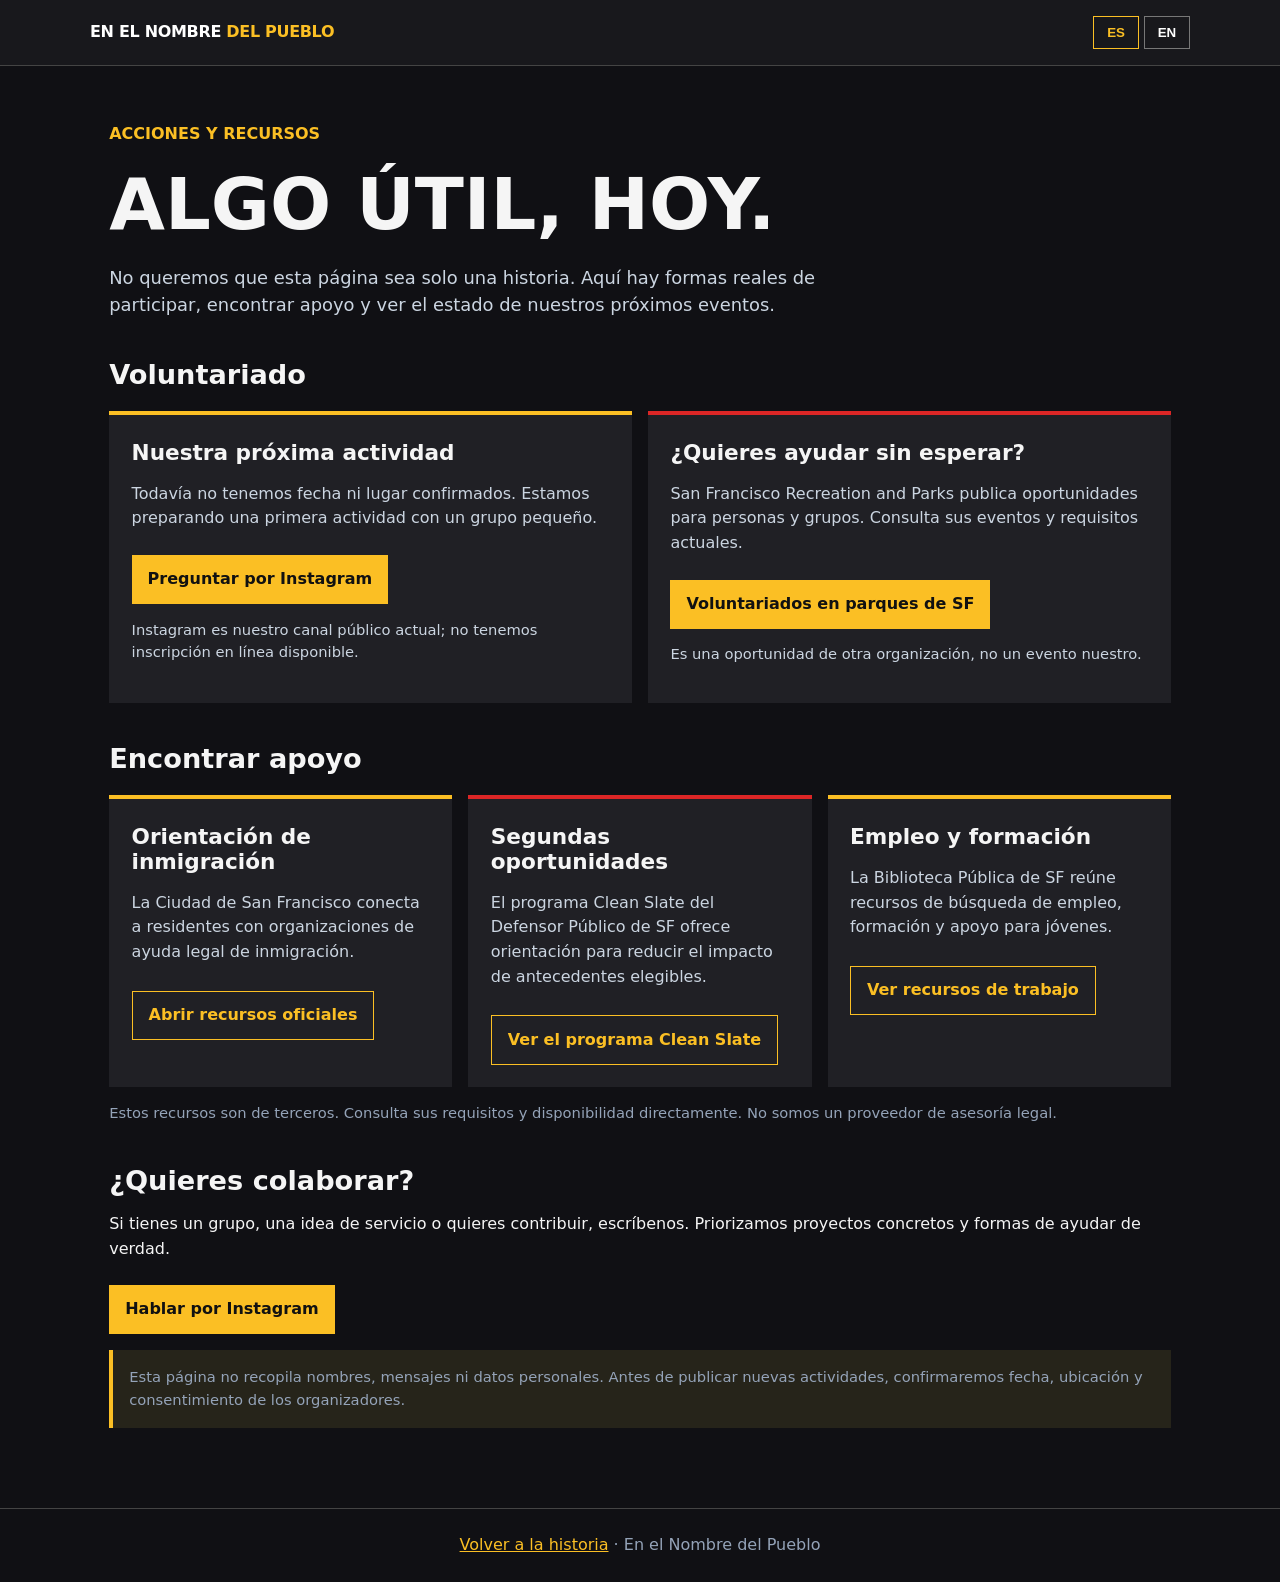
==== actions.html @ c6433c82 "Add bilingual practical action hub and route website participation to working paths" ====
<!doctype html>
<html lang="es">
<head>
<meta charset="utf-8">
<meta name="viewport" content="width=device-width, initial-scale=1">
<meta name="description" content="Oportunidades de voluntariado y recursos comunitarios en San Francisco. En el Nombre del Pueblo.">
<title>Participa | En el Nombre del Pueblo</title>
<style>
:root{color-scheme:dark;font-family:Inter,system-ui,-apple-system,sans-serif;background:#101014;color:#f5f5f5}
*{box-sizing:border-box}html{scroll-behavior:smooth}body{margin:0;line-height:1.55}a{color:#fbbf24}a:focus-visible,button:focus-visible{outline:3px solid #fbbf24;outline-offset:3px}
nav{background:#18181c;border-bottom:1px solid #444;padding:1rem max(1.2rem,calc((100vw - 1100px)/2));display:flex;justify-content:space-between;gap:1rem;align-items:center;flex-wrap:wrap}
.brand{color:white;text-decoration:none;font-weight:900;letter-spacing:-.02em}.brand span{color:#fbbf24}button{background:transparent;color:white;border:1px solid #777;padding:.5rem .8rem;font-weight:700;cursor:pointer}button[aria-pressed=true]{color:#fbbf24;border-color:#fbbf24}
main{max-width:1100px;margin:auto;padding:2.5rem 1.2rem 5rem}h1,h2,h3{line-height:1.15}h1{font-size:clamp(2.3rem,6vw,4.5rem);margin:.25rem 0 1rem;text-transform:uppercase}h2{font-size:1.7rem;margin:2.5rem 0 .7rem}.intro{color:#cbd5e1;font-size:1.12rem;max-width:760px}
.grid{display:grid;grid-template-columns:repeat(auto-fit,minmax(270px,1fr));gap:1rem;margin-top:1.3rem}
.card{background:#202025;border-top:4px solid #dc2626;padding:1.4rem}.card.yellow{border-color:#fbbf24}
.card h3{margin:.2rem 0 .6rem;font-size:1.35rem}.card p{color:#cbd5e1}
.action{display:inline-block;padding:.75rem 1rem;background:#fbbf24;color:#111;text-decoration:none;font-weight:800;margin-top:.5rem}.action:hover{background:white}
.secondary{display:inline-block;padding:.7rem 1rem;border:1px solid #fbbf24;text-decoration:none;font-weight:700;margin-top:.6rem}
.muted{color:#94a3b8;font-size:.92rem}.notice{border-left:4px solid #fbbf24;background:#26241a;padding:1rem;margin-top:1rem}
section{scroll-margin-top:1.5rem}footer{border-top:1px solid #444;padding:1.5rem;text-align:center;color:#94a3b8}
</style>
</head>
<body>
<nav><a class="brand" href="index.html">EN EL NOMBRE <span>DEL PUEBLO</span></a><div><button type="button" id="lang-es" aria-pressed="true">ES</button> <button type="button" id="lang-en" aria-pressed="false">EN</button></div></nav>
<main>
<header><p style="color:#fbbf24;font-weight:800" data-i18n="eyebrow">ACCIONES Y RECURSOS</p><h1 data-i18n="title">Algo útil, hoy.</h1><p class="intro" data-i18n="intro">No queremos que esta página sea solo una historia. Aquí hay formas reales de participar, encontrar apoyo y ver el estado de nuestros próximos eventos.</p></header>
<section id="volunteer" aria-labelledby="volunteer-title">
<h2 id="volunteer-title" data-i18n="volunteer_title">Voluntariado</h2>
<div class="grid">
<article class="card yellow"><h3 data-i18n="our_event_title">Nuestra próxima actividad</h3>
<div id="public-events" aria-live="polite"><p data-i18n="no_event">Todavía no tenemos fecha ni lugar confirmados. Estamos preparando una primera actividad con un grupo pequeño.</p></div>
<a class="action" href="https://www.instagram.com/nombre__del__pueblo/" rel="noopener noreferrer" target="_blank" data-i18n="ask">Preguntar por Instagram</a>
<p class="muted" data-i18n="contact_note">Instagram es nuestro canal público actual; no tenemos inscripción en línea disponible.</p></article>
<article class="card"><h3 data-i18n="volunteer_today">¿Quieres ayudar sin esperar?</h3><p data-i18n="volunteer_desc">San Francisco Recreation and Parks publica oportunidades para personas y grupos. Consulta sus eventos y requisitos actuales.</p>
<a class="action" href="https://recpark.sf.gov/780/Volunteer-Programs" rel="noopener noreferrer" target="_blank" data-i18n="volunteer_link">Voluntariados en parques de SF</a><p class="muted" data-i18n="thirdparty">Es una oportunidad de otra organización, no un evento nuestro.</p></article>
</div>
</section>
<section id="support" aria-labelledby="support-title">
<h2 id="support-title" data-i18n="support_title">Encontrar apoyo</h2>
<div class="grid">
<article class="card yellow"><h3 data-i18n="immigration_title">Orientación de inmigración</h3><p data-i18n="immigration_desc">La Ciudad de San Francisco conecta a residentes con organizaciones de ayuda legal de inmigración.</p><a class="secondary" href="https://immigrants.sf.gov/" target="_blank" rel="noopener noreferrer" data-i18n="immigration_link">Abrir recursos oficiales</a></article>
<article class="card"><h3 data-i18n="second_chance_title">Segundas oportunidades</h3><p data-i18n="second_chance_desc">El programa Clean Slate del Defensor Público de SF ofrece orientación para reducir el impacto de antecedentes elegibles.</p><a class="secondary" href="https://sfpublicdefender.org/clients/clean-slate/" target="_blank" rel="noopener noreferrer" data-i18n="second_chance_link">Ver el programa Clean Slate</a></article>
<article class="card yellow"><h3 data-i18n="jobs_title">Empleo y formación</h3><p data-i18n="jobs_desc">La Biblioteca Pública de SF reúne recursos de búsqueda de empleo, formación y apoyo para jóvenes.</p><a class="secondary" href="https://sfpl.org/locations/main-library/jobs-careers-center/jobs-and-careers-resources" target="_blank" rel="noopener noreferrer" data-i18n="jobs_link">Ver recursos de trabajo</a></article>
</div><p class="muted" data-i18n="external_note">Estos recursos son de terceros. Consulta sus requisitos y disponibilidad directamente. No somos un proveedor de asesoría legal.</p>
</section>
<section id="collaborate">
<h2 data-i18n="collab_title">¿Quieres colaborar?</h2><p data-i18n="collab_desc">Si tienes un grupo, una idea de servicio o quieres contribuir, escríbenos. Priorizamos proyectos concretos y formas de ayudar de verdad.</p>
<a class="action" href="https://www.instagram.com/nombre__del__pueblo/" target="_blank" rel="noopener noreferrer" data-i18n="collab_link">Hablar por Instagram</a>
<div class="notice muted" data-i18n="privacy">Esta página no recopila nombres, mensajes ni datos personales. Antes de publicar nuevas actividades, confirmaremos fecha, ubicación y consentimiento de los organizadores.</div>
</section>
</main><footer><a href="index.html" data-i18n="back">Volver a la historia</a> · En el Nombre del Pueblo</footer>
<script>
const strings={
es:{eyebrow:"ACCIONES Y RECURSOS",title:"Algo útil, hoy.",intro:"No queremos que esta página sea solo una historia. Aquí hay formas reales de participar, encontrar apoyo y ver el estado de nuestros próximos eventos.",volunteer_title:"Voluntariado",our_event_title:"Nuestra próxima actividad",no_event:"Todavía no tenemos fecha ni lugar confirmados. Estamos preparando una primera actividad con un grupo pequeño.",ask:"Preguntar por Instagram",contact_note:"Instagram es nuestro canal público actual; no tenemos inscripción en línea disponible.",volunteer_today:"¿Quieres ayudar sin esperar?",volunteer_desc:"San Francisco Recreation and Parks publica oportunidades para personas y grupos. Consulta sus eventos y requisitos actuales.",volunteer_link:"Voluntariados en parques de SF",thirdparty:"Es una oportunidad de otra organización, no un evento nuestro.",support_title:"Encontrar apoyo",immigration_title:"Orientación de inmigración",immigration_desc:"La Ciudad de San Francisco conecta a residentes con organizaciones de ayuda legal de inmigración.",immigration_link:"Abrir recursos oficiales",second_chance_title:"Segundas oportunidades",second_chance_desc:"El programa Clean Slate del Defensor Público de SF ofrece orientación para reducir el impacto de antecedentes elegibles.",second_chance_link:"Ver el programa Clean Slate",jobs_title:"Empleo y formación",jobs_desc:"La Biblioteca Pública de SF reúne recursos de búsqueda de empleo, formación y apoyo para jóvenes.",jobs_link:"Ver recursos de trabajo",external_note:"Estos recursos son de terceros. Consulta sus requisitos y disponibilidad directamente. No somos un proveedor de asesoría legal.",collab_title:"¿Quieres colaborar?",collab_desc:"Si tienes un grupo, una idea de servicio o quieres contribuir, escríbenos. Priorizamos proyectos concretos y formas de ayudar de verdad.",collab_link:"Hablar por Instagram",privacy:"Esta página no recopila nombres, mensajes ni datos personales. Antes de publicar nuevas actividades, confirmaremos fecha, ubicación y consentimiento de los organizadores.",back:"Volver a la historia"},
en:{eyebrow:"ACTIONS & RESOURCES",title:"Do something useful today.",intro:"This page should do more than tell our story. Find real ways to volunteer, get help, and check the status of upcoming activities.",volunteer_title:"Volunteer",our_event_title:"Our next activity",no_event:"No date or location has been confirmed yet. We're preparing a first small-group volunteer activity.",ask:"Ask on Instagram",contact_note:"Instagram is our current public contact channel; online registration isn't available yet.",volunteer_today:"Want to help without waiting?",volunteer_desc:"San Francisco Recreation and Parks posts opportunities for individuals and groups. Check its current events and requirements.",volunteer_link:"SF parks volunteer opportunities",thirdparty:"These opportunities are organized by another group, not by us.",support_title:"Find support",immigration_title:"Immigration guidance",immigration_desc:"The City of San Francisco connects residents with immigration legal aid organizations.",immigration_link:"Open official resources",second_chance_title:"Second chances",second_chance_desc:"The SF Public Defender's Clean Slate program helps eligible people reduce the impact of past arrests or convictions.",second_chance_link:"Explore Clean Slate",jobs_title:"Jobs and training",jobs_desc:"San Francisco Public Library lists job-search, training and young-adult career resources.",jobs_link:"Explore job resources",external_note:"These are third-party services. Confirm requirements and availability directly with providers. We do not provide legal advice.",collab_title:"Want to collaborate?",collab_desc:"If you represent a group, have a service idea, or want to contribute, get in touch. We prioritize concrete ways to help.",collab_link:"Message us on Instagram",privacy:"This page collects no names, messages, or personal data. We will verify dates, venues and organizer permission before posting new activities.",back:"Back to our story"}};
let language='es',listedEvents=[];
function renderEvents(){
 const root=document.getElementById('public-events');root.replaceChildren();
 if(!listedEvents.length){const p=document.createElement('p');p.textContent=strings[language].no_event;root.append(p);return}
 const list=document.createElement('ul');
 for(const event of listedEvents){const li=document.createElement('li');li.style.marginBottom='1rem';const a=document.createElement('a');a.href=event.url;a.target='_blank';a.rel='noopener noreferrer';a.textContent=language==='es'?event.title_es:event.title_en;const p=document.createElement('p');p.className='muted';p.textContent=event.date_label;li.append(a,p);list.append(li)}root.append(list);
}
function setLanguage(lang){
 language=lang;document.documentElement.lang=lang;
 for(const el of document.querySelectorAll('[data-i18n]')){const value=strings[lang][el.dataset.i18n];if(value)el.textContent=value}
 for(const key of ['es','en'])document.getElementById('lang-'+key).setAttribute('aria-pressed',String(key===lang));
 renderEvents();
}
document.getElementById('lang-es').addEventListener('click',()=>setLanguage('es'));
document.getElementById('lang-en').addEventListener('click',()=>setLanguage('en'));
setLanguage('es');
fetch('./public_updates.json',{cache:'no-store'}).then(r=>{if(!r.ok)throw Error('updates unavailable');return r.json()}).then(data=>{
 if(!Array.isArray(data.events))return;
 listedEvents=data.events.filter(e=>e.public===true&&e.status==='confirmed'&&typeof e.title_es==='string'&&typeof e.title_en==='string'&&typeof e.date_label==='string'&&typeof e.url==='string'&&/^https:\/\//.test(e.url));renderEvents();
}).catch(()=>{/* Preserve helpful static fallback without a network dependency. */});
</script>
</body></html>
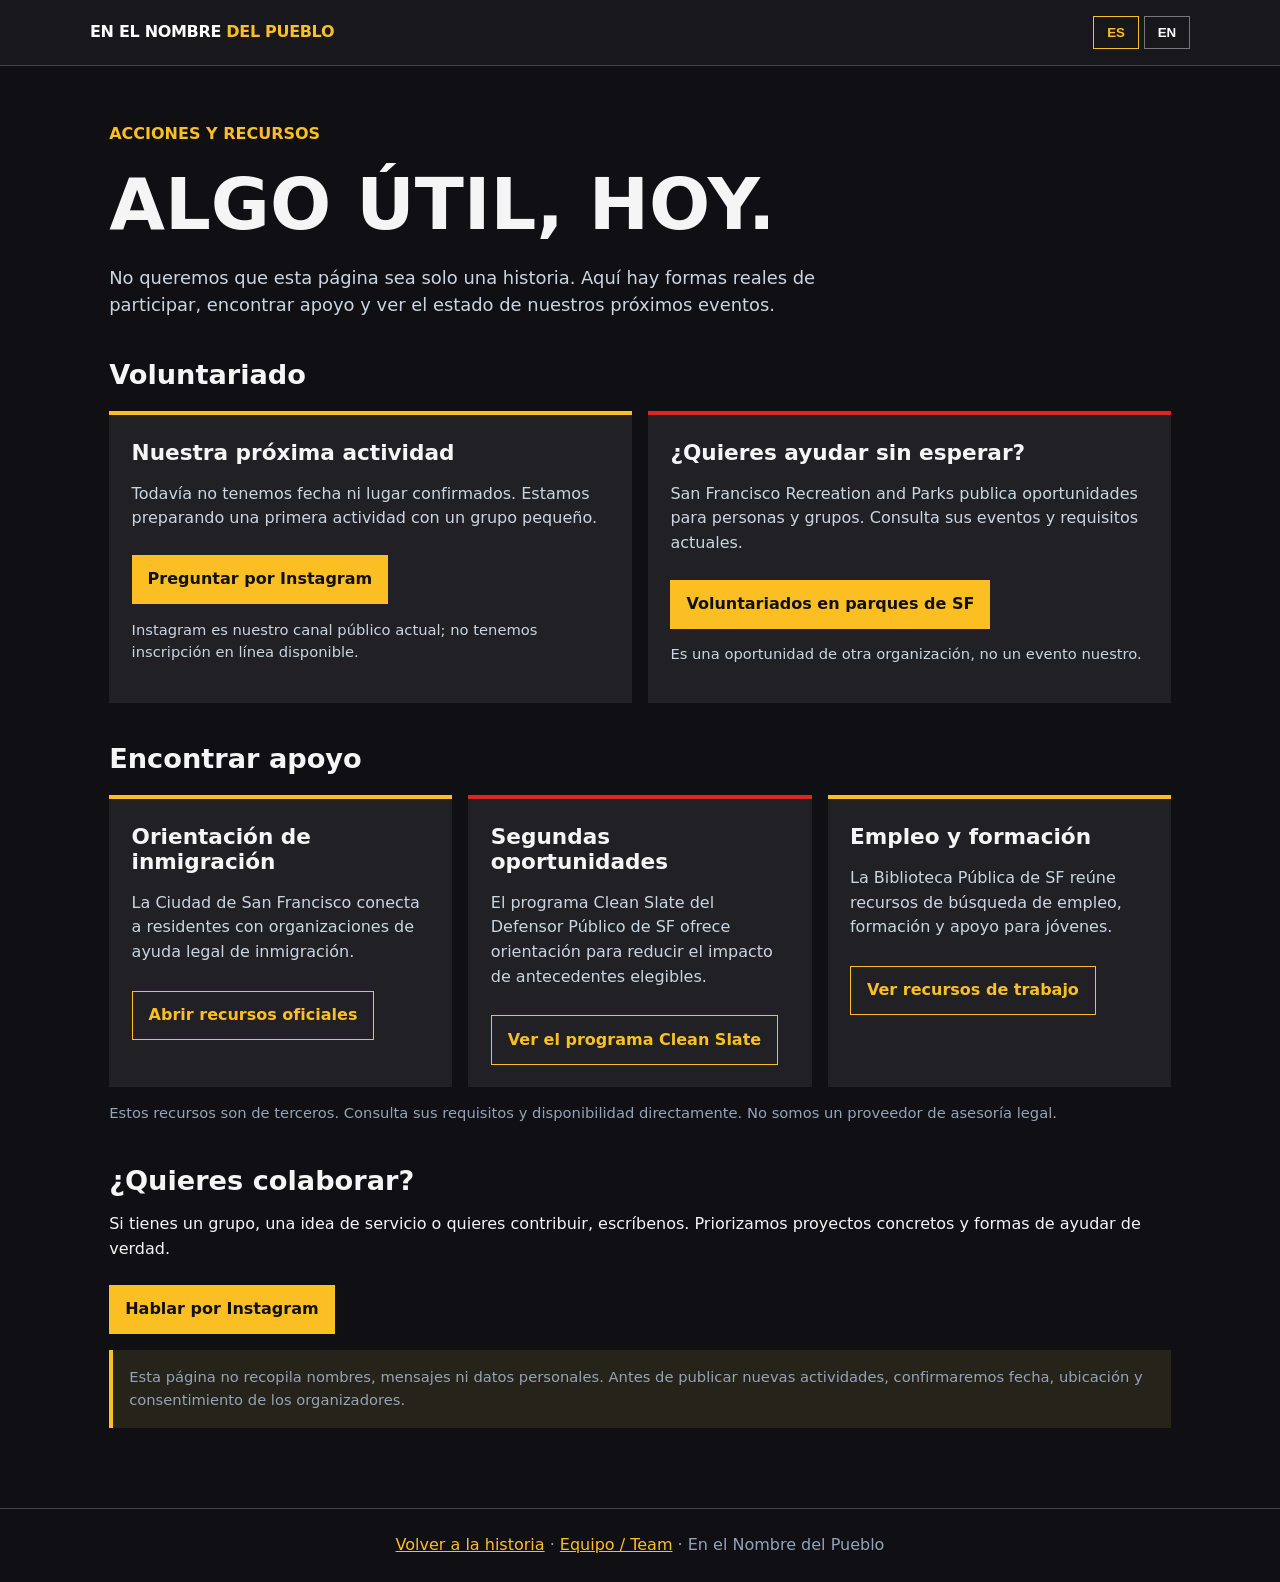
==== commit dacd3a30: "Add founder shortcut view backed by safe dated summary and private canonical links" ====
--- a/actions.html
+++ b/actions.html
@@ -48,7 +48,7 @@
 <a class="action" href="https://www.instagram.com/nombre__del__pueblo/" target="_blank" rel="noopener noreferrer" data-i18n="collab_link">Hablar por Instagram</a>
 <div class="notice muted" data-i18n="privacy">Esta página no recopila nombres, mensajes ni datos personales. Antes de publicar nuevas actividades, confirmaremos fecha, ubicación y consentimiento de los organizadores.</div>
 </section>
-</main><footer><a href="index.html" data-i18n="back">Volver a la historia</a> · En el Nombre del Pueblo</footer>
+</main><footer><a href="index.html" data-i18n="back">Volver a la historia</a> · <a href="founder.html">Equipo / Team</a> · En el Nombre del Pueblo</footer>
 <script>
 const strings={
 es:{eyebrow:"ACCIONES Y RECURSOS",title:"Algo útil, hoy.",intro:"No queremos que esta página sea solo una historia. Aquí hay formas reales de participar, encontrar apoyo y ver el estado de nuestros próximos eventos.",volunteer_title:"Voluntariado",our_event_title:"Nuestra próxima actividad",no_event:"Todavía no tenemos fecha ni lugar confirmados. Estamos preparando una primera actividad con un grupo pequeño.",ask:"Preguntar por Instagram",contact_note:"Instagram es nuestro canal público actual; no tenemos inscripción en línea disponible.",volunteer_today:"¿Quieres ayudar sin esperar?",volunteer_desc:"San Francisco Recreation and Parks publica oportunidades para personas y grupos. Consulta sus eventos y requisitos actuales.",volunteer_link:"Voluntariados en parques de SF",thirdparty:"Es una oportunidad de otra organización, no un evento nuestro.",support_title:"Encontrar apoyo",immigration_title:"Orientación de inmigración",immigration_desc:"La Ciudad de San Francisco conecta a residentes con organizaciones de ayuda legal de inmigración.",immigration_link:"Abrir recursos oficiales",second_chance_title:"Segundas oportunidades",second_chance_desc:"El programa Clean Slate del Defensor Público de SF ofrece orientación para reducir el impacto de antecedentes elegibles.",second_chance_link:"Ver el programa Clean Slate",jobs_title:"Empleo y formación",jobs_desc:"La Biblioteca Pública de SF reúne recursos de búsqueda de empleo, formación y apoyo para jóvenes.",jobs_link:"Ver recursos de trabajo",external_note:"Estos recursos son de terceros. Consulta sus requisitos y disponibilidad directamente. No somos un proveedor de asesoría legal.",collab_title:"¿Quieres colaborar?",collab_desc:"Si tienes un grupo, una idea de servicio o quieres contribuir, escríbenos. Priorizamos proyectos concretos y formas de ayudar de verdad.",collab_link:"Hablar por Instagram",privacy:"Esta página no recopila nombres, mensajes ni datos personales. Antes de publicar nuevas actividades, confirmaremos fecha, ubicación y consentimiento de los organizadores.",back:"Volver a la historia"},
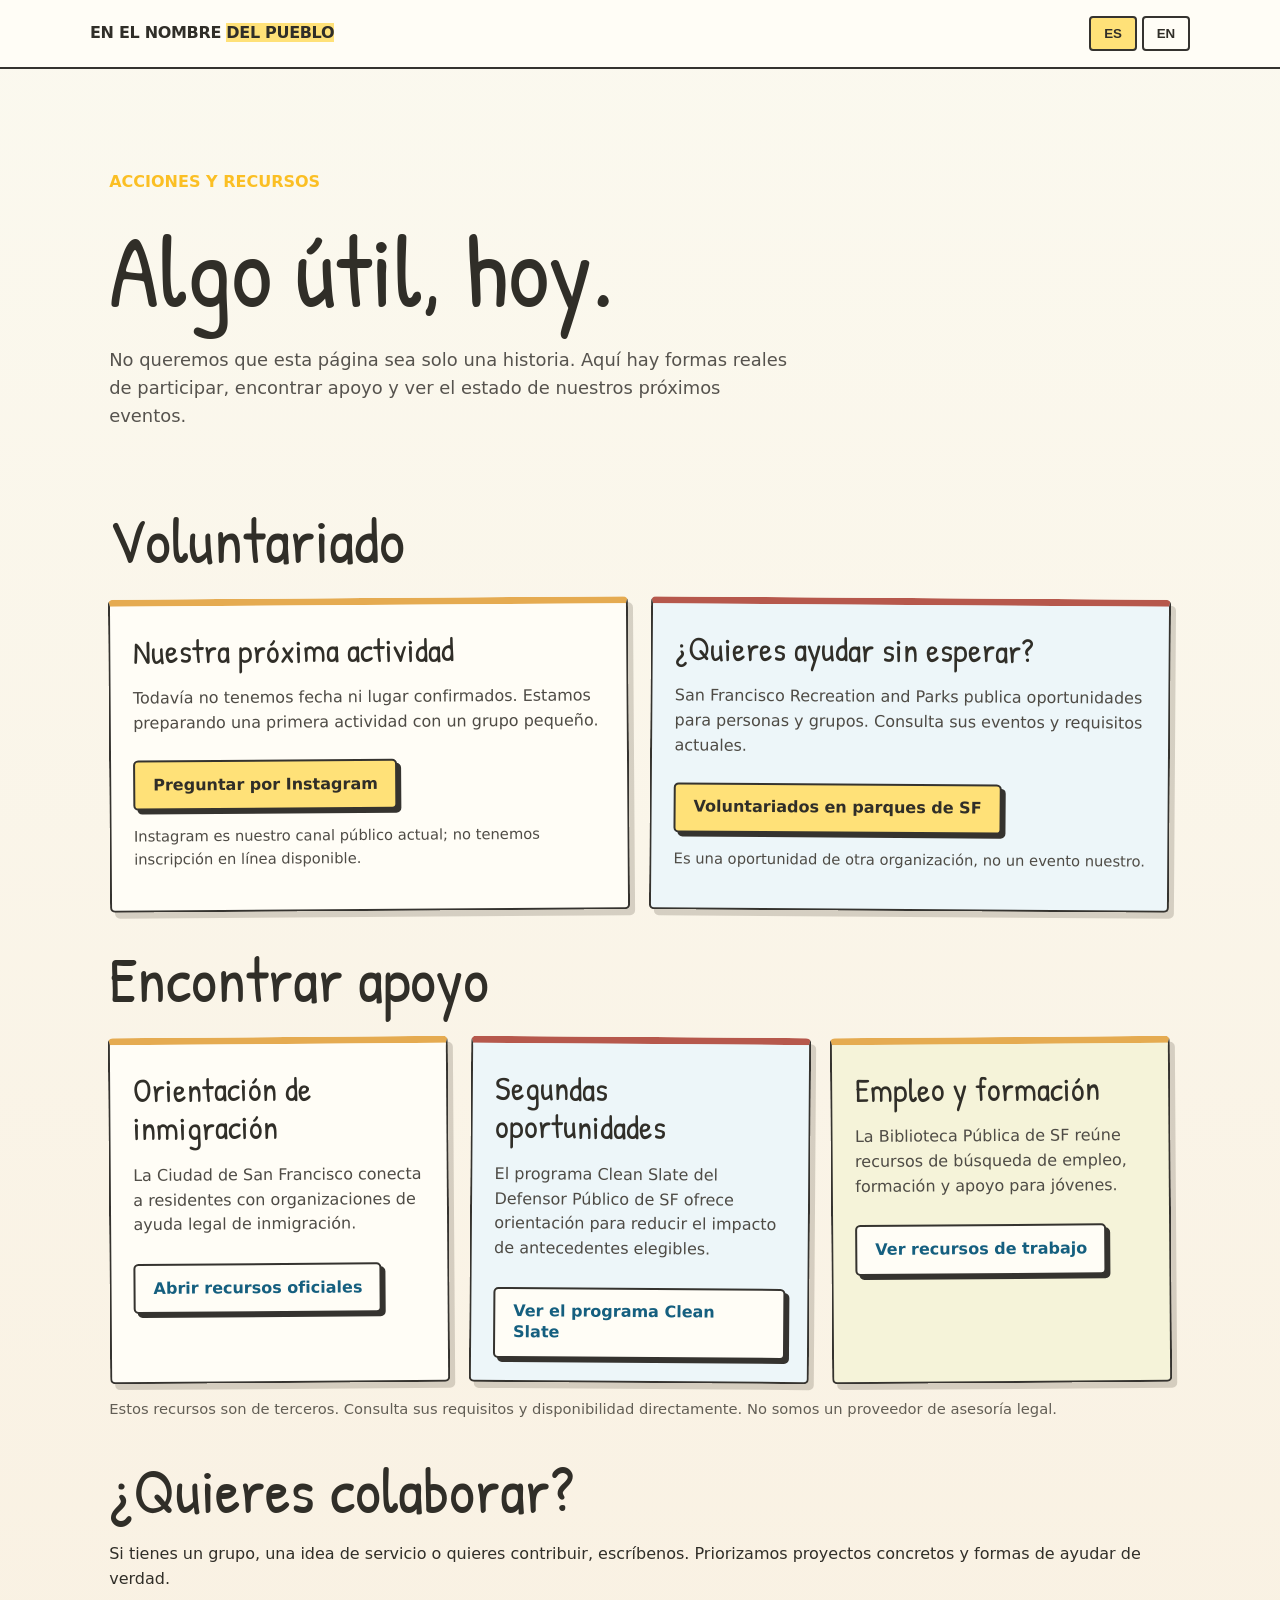
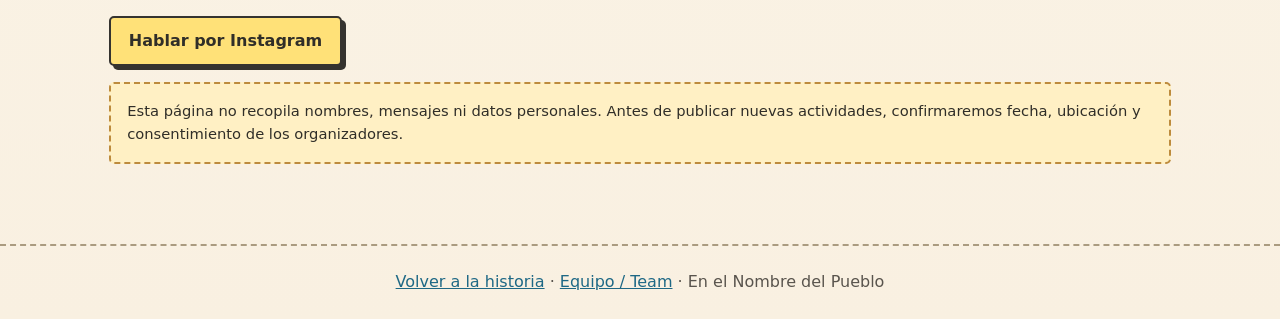
==== commit ff3c9be0: "Modularize public site styles and add shared light notebook visual system" ====
--- a/actions.html
+++ b/actions.html
@@ -5,22 +5,11 @@
 <meta name="viewport" content="width=device-width, initial-scale=1">
 <meta name="description" content="Oportunidades de voluntariado y recursos comunitarios en San Francisco. En el Nombre del Pueblo.">
 <title>Participa | En el Nombre del Pueblo</title>
-<style>
-:root{color-scheme:dark;font-family:Inter,system-ui,-apple-system,sans-serif;background:#101014;color:#f5f5f5}
-*{box-sizing:border-box}html{scroll-behavior:smooth}body{margin:0;line-height:1.55}a{color:#fbbf24}a:focus-visible,button:focus-visible{outline:3px solid #fbbf24;outline-offset:3px}
-nav{background:#18181c;border-bottom:1px solid #444;padding:1rem max(1.2rem,calc((100vw - 1100px)/2));display:flex;justify-content:space-between;gap:1rem;align-items:center;flex-wrap:wrap}
-.brand{color:white;text-decoration:none;font-weight:900;letter-spacing:-.02em}.brand span{color:#fbbf24}button{background:transparent;color:white;border:1px solid #777;padding:.5rem .8rem;font-weight:700;cursor:pointer}button[aria-pressed=true]{color:#fbbf24;border-color:#fbbf24}
-main{max-width:1100px;margin:auto;padding:2.5rem 1.2rem 5rem}h1,h2,h3{line-height:1.15}h1{font-size:clamp(2.3rem,6vw,4.5rem);margin:.25rem 0 1rem;text-transform:uppercase}h2{font-size:1.7rem;margin:2.5rem 0 .7rem}.intro{color:#cbd5e1;font-size:1.12rem;max-width:760px}
-.grid{display:grid;grid-template-columns:repeat(auto-fit,minmax(270px,1fr));gap:1rem;margin-top:1.3rem}
-.card{background:#202025;border-top:4px solid #dc2626;padding:1.4rem}.card.yellow{border-color:#fbbf24}
-.card h3{margin:.2rem 0 .6rem;font-size:1.35rem}.card p{color:#cbd5e1}
-.action{display:inline-block;padding:.75rem 1rem;background:#fbbf24;color:#111;text-decoration:none;font-weight:800;margin-top:.5rem}.action:hover{background:white}
-.secondary{display:inline-block;padding:.7rem 1rem;border:1px solid #fbbf24;text-decoration:none;font-weight:700;margin-top:.6rem}
-.muted{color:#94a3b8;font-size:.92rem}.notice{border-left:4px solid #fbbf24;background:#26241a;padding:1rem;margin-top:1rem}
-section{scroll-margin-top:1.5rem}footer{border-top:1px solid #444;padding:1.5rem;text-align:center;color:#94a3b8}
-</style>
+<link href="https://fonts.googleapis.com/css2?family=Patrick+Hand&display=swap" rel="stylesheet">
+<link rel="stylesheet" href="styles/actions-base.css">
+<link rel="stylesheet" href="styles/community-notebook.css">
 </head>
-<body>
+<body class="notebook-actions">
 <nav><a class="brand" href="index.html">EN EL NOMBRE <span>DEL PUEBLO</span></a><div><button type="button" id="lang-es" aria-pressed="true">ES</button> <button type="button" id="lang-en" aria-pressed="false">EN</button></div></nav>
 <main>
 <header><p style="color:#fbbf24;font-weight:800" data-i18n="eyebrow">ACCIONES Y RECURSOS</p><h1 data-i18n="title">Algo útil, hoy.</h1><p class="intro" data-i18n="intro">No queremos que esta página sea solo una historia. Aquí hay formas reales de participar, encontrar apoyo y ver el estado de nuestros próximos eventos.</p></header>
--- a/styles/actions-base.css
+++ b/styles/actions-base.css
@@ -0,0 +1,12 @@
+:root{color-scheme:dark;font-family:Inter,system-ui,-apple-system,sans-serif;background:#101014;color:#f5f5f5}
+*{box-sizing:border-box}html{scroll-behavior:smooth}body{margin:0;line-height:1.55}a{color:#fbbf24}a:focus-visible,button:focus-visible{outline:3px solid #fbbf24;outline-offset:3px}
+nav{background:#18181c;border-bottom:1px solid #444;padding:1rem max(1.2rem,calc((100vw - 1100px)/2));display:flex;justify-content:space-between;gap:1rem;align-items:center;flex-wrap:wrap}
+.brand{color:white;text-decoration:none;font-weight:900;letter-spacing:-.02em}.brand span{color:#fbbf24}button{background:transparent;color:white;border:1px solid #777;padding:.5rem .8rem;font-weight:700;cursor:pointer}button[aria-pressed=true]{color:#fbbf24;border-color:#fbbf24}
+main{max-width:1100px;margin:auto;padding:2.5rem 1.2rem 5rem}h1,h2,h3{line-height:1.15}h1{font-size:clamp(2.3rem,6vw,4.5rem);margin:.25rem 0 1rem;text-transform:uppercase}h2{font-size:1.7rem;margin:2.5rem 0 .7rem}.intro{color:#cbd5e1;font-size:1.12rem;max-width:760px}
+.grid{display:grid;grid-template-columns:repeat(auto-fit,minmax(270px,1fr));gap:1rem;margin-top:1.3rem}
+.card{background:#202025;border-top:4px solid #dc2626;padding:1.4rem}.card.yellow{border-color:#fbbf24}
+.card h3{margin:.2rem 0 .6rem;font-size:1.35rem}.card p{color:#cbd5e1}
+.action{display:inline-block;padding:.75rem 1rem;background:#fbbf24;color:#111;text-decoration:none;font-weight:800;margin-top:.5rem}.action:hover{background:white}
+.secondary{display:inline-block;padding:.7rem 1rem;border:1px solid #fbbf24;text-decoration:none;font-weight:700;margin-top:.6rem}
+.muted{color:#94a3b8;font-size:.92rem}.notice{border-left:4px solid #fbbf24;background:#26241a;padding:1rem;margin-top:1rem}
+section{scroll-margin-top:1.5rem}footer{border-top:1px solid #444;padding:1.5rem;text-align:center;color:#94a3b8}
--- a/styles/community-notebook.css
+++ b/styles/community-notebook.css
@@ -0,0 +1,107 @@
+/* Community notebook: warm paper, clear actions, original sketches. */
+:root{--paper:#fbf8ef;--sheet:#fffdf6;--ink:#302e28;--muted:#56534e;--marker:#ffe178;--red-pen:#b6584c;--blue-pen:#326c82;--sky:#dcecf7;--peach:#f8d8cb;--mint:#d8e8d8;--edge:#35332f}
+body.notebook-site,body.notebook-actions{color-scheme:light;background:var(--paper);color:var(--ink);font-family:Inter,system-ui,sans-serif;line-height:1.55}
+body.notebook-site{background-image:linear-gradient(to bottom,rgba(66,105,140,.045) 1px,transparent 1px);background-size:100% 33px}
+body.notebook-site .font-display,body.notebook-actions h1,body.notebook-actions h2,body.notebook-actions h3{font-family:'Patrick Hand','Comic Sans MS',cursive!important;font-weight:400!important;letter-spacing:0!important}
+body.notebook-site a:focus-visible,body.notebook-actions a:focus-visible,body.notebook-site button:focus-visible,body.notebook-actions button:focus-visible{outline:3px solid var(--blue-pen);outline-offset:4px}
+body.notebook-site :is(#story,#education,#resources,#join){scroll-margin-top:90px}
+body.notebook-site .reveal,body.notebook-site .reveal-left,body.notebook-site .reveal-right{opacity:1;transform:none}
+body.notebook-site #navbar{background:rgba(255,253,247,.98)!important;border-bottom:2px solid var(--edge)!important;box-shadow:0 4px 0 rgba(255,225,120,.22);color:var(--ink)!important}
+body.notebook-site #navbar :is(.text-white,.text-slate-400){color:var(--ink)!important}
+body.notebook-site #navbar a:hover{color:var(--red-pen)!important}
+body.notebook-site #navbar .font-display{font-family:Inter,system-ui,sans-serif!important;font-weight:800!important;font-size:clamp(1rem,1.8vw,1.4rem)!important}
+body.notebook-site #navbar .bg-brand-yellow{background:var(--marker)!important;color:var(--ink)!important;transform:rotate(-1deg);border:2px solid var(--ink);box-shadow:3px 3px 0 var(--ink);border-radius:4px}
+body.notebook-site #mobile-menu{background:var(--sheet)!important;border-color:var(--edge)!important}
+body.notebook-site #mobile-menu a{color:var(--ink)!important}
+body.notebook-site .lang-btn{color:var(--ink)!important}
+body.notebook-site .lang-btn.active{color:#9b4234!important;text-decoration:underline;text-decoration-thickness:3px;text-underline-offset:5px}
+.notebook-site .notebook-hero{background:linear-gradient(140deg,#fffefa,#fff8e6 70%,#f6e4d8)!important;padding-top:clamp(8rem,11vw,10rem);padding-bottom:clamp(4rem,7vw,6rem);min-height:0;border-bottom:3px dashed #d6b58b}
+.notebook-site .notebook-hero>.absolute{display:none}
+.notebook-site .notebook-hero h1{font-size:clamp(3.5rem,7.5vw,7rem)!important;color:var(--ink)!important;text-transform:none!important;line-height:1!important}
+.notebook-site .notebook-hero h1 span{background:none!important;color:var(--ink)!important;-webkit-text-fill-color:initial!important;position:relative;z-index:0}
+.notebook-site .notebook-hero h1 span:after{content:"";position:absolute;left:-2%;right:-1%;bottom:.09em;height:.20em;transform:rotate(-1.4deg);background:var(--marker);z-index:-1;border-radius:50% 15% 40% 10%}
+.notebook-site .hero-quote{background:var(--sheet)!important;color:var(--ink)!important;border:2px solid var(--edge)!important;border-left:7px solid var(--red-pen)!important;box-shadow:5px 6px 0 #e6d9b9;border-radius:5px}
+.notebook-site .hero-quote p{color:var(--ink)!important}.notebook-site .hero-quote [data-i18n=hero_author]{font-family:'Patrick Hand',cursive;font-size:1.35rem;color:#a0473f!important}
+.notebook-site .hero-copy{max-width:690px}
+.notebook-site .hero-art{max-width:440px;margin:auto;position:relative}
+.notebook-site .hero-art svg{display:block;width:100%;filter:drop-shadow(6px 7px 0 rgba(0,0,0,.13));transform:rotate(2deg)}
+.notebook-site .art-caption{font:1.35rem 'Patrick Hand',cursive;color:#914c41;background:var(--sheet);padding:.25rem .6rem;border-bottom:2px solid var(--red-pen);position:absolute;bottom:0;right:-2%;transform:rotate(-5deg)}
+.notebook-site .hero-grid{display:grid;grid-template-columns:minmax(0,1.2fr) minmax(225px,.8fr);align-items:center;gap:clamp(1rem,4vw,4rem)}
+.notebook-site .scribble-label{font:clamp(1.3rem,2.5vw,1.8rem) 'Patrick Hand',cursive;color:var(--red-pen);display:inline-block;transform:rotate(-2deg);margin-bottom:.5rem}
+.notebook-site .notebook-button,.notebook-actions .action,.notebook-actions .secondary{display:inline-flex;align-items:center;justify-content:center;gap:.5rem;padding:.8rem 1.1rem;min-height:46px;border:2px solid var(--edge);border-radius:5px;box-shadow:4px 4px 0 var(--edge);font:800 1rem Inter,system-ui,sans-serif;text-decoration:none;line-height:1.3;transition:transform .15s,box-shadow .15s}
+.notebook-site .notebook-button:hover,.notebook-actions .action:hover,.notebook-actions .secondary:hover{transform:translate(2px,2px);box-shadow:2px 2px 0 var(--edge)}
+.notebook-site .marker-button,.notebook-actions .action{background:var(--marker);color:var(--ink)}
+.notebook-site .outline-button,.notebook-actions .secondary{background:var(--sheet);color:var(--ink)}
+.notebook-site .link-button{background:var(--sky);color:var(--ink)}
+.notebook-site .start-here{display:grid;grid-template-columns:minmax(175px,.75fr) repeat(3,minmax(0,1fr));gap:1rem;align-items:center;margin-top:-2.3rem;position:relative;z-index:5;margin-bottom:1.4rem}
+.notebook-site .start-heading{font:1.65rem 'Patrick Hand',cursive;color:var(--red-pen);transform:rotate(-5deg)}
+.notebook-site .start-card{min-height:100px;display:flex;align-items:center;justify-content:space-between;gap:.7rem;padding:1rem;color:var(--ink);border:2px solid var(--edge);box-shadow:4px 5px 0 rgba(0,0,0,.20);border-radius:4px;text-decoration:none;font-weight:800;transform:rotate(-1deg);transition:transform .15s}
+.notebook-site .start-card:nth-child(3){transform:rotate(1deg)}.notebook-site .start-card:hover{transform:translateY(-4px)}
+.notebook-site .start-card span:first-child{font:2rem 'Patrick Hand',cursive}
+.notebook-site .note-yellow{background:#ffe798}.notebook-site .note-blue{background:var(--sky)}.notebook-site .note-peach{background:var(--peach)}
+.notebook-site :is(#story,#education,#resources) :is(h2,h3){font-weight:400!important;text-transform:none!important;letter-spacing:0!important}
+.notebook-site :is(#story,#education,#resources) h2{font-size:clamp(2.8rem,5vw,4.8rem)!important}
+.notebook-site :is(#story,#education,#resources) .text-white{color:var(--ink)!important}
+.notebook-site :is(#story,#education,#resources) .text-slate-300{color:#44443e!important}
+.notebook-site :is(#story,#education,#resources) .text-slate-400{color:#5b5a51!important}
+.notebook-site #story{background:#fffaf0!important;color:var(--ink)!important;border-bottom:3px dashed #debd93}
+.notebook-site #story .timeline-line{background:var(--red-pen)!important;width:3px}
+.notebook-site #story .timeline-dot{background:var(--marker)!important;border:4px solid var(--edge)!important}
+.notebook-site #story .timeline-item>div:nth-child(2){background:var(--sheet);border:2px solid var(--edge);box-shadow:5px 6px 0 #e6d9b9;border-radius:3px 9px 3px 8px;padding:1.4rem!important}
+.notebook-site #story .timeline-item:nth-child(3)>div:nth-child(2){background:#f3f0df}
+.notebook-site #story .timeline-item h3{font-size:clamp(2rem,3.4vw,3rem)!important;color:var(--ink)!important}
+.notebook-site #story .timeline-item [data-i18n$="_date"]{color:#a54c41!important;font-family:'Patrick Hand',cursive;font-size:1.4rem;letter-spacing:0!important;text-transform:none}
+.notebook-site #story iframe,.notebook-site #education iframe{border:3px solid var(--edge)!important;border-radius:5px;box-shadow:5px 6px 0 rgba(56,46,31,.18)}
+.notebook-site #story button,.notebook-site #education button{border:2px solid var(--edge)!important;box-shadow:3px 3px 0 var(--edge);border-radius:5px}
+.notebook-site #story button.bg-brand-yellow,.notebook-site #education button.bg-brand-yellow{background:var(--marker)!important;color:var(--ink)!important}
+.notebook-site #education button.bg-slate-700{background:var(--sheet)!important;color:var(--ink)!important}
+.notebook-site #story .text-brand-yellow,.notebook-site #resources .text-brand-yellow{color:#94502c!important}
+.notebook-site #education{background:#e8f2f1!important;color:var(--ink)!important;border-bottom:3px dashed #a8c8ca}
+.notebook-site #education .bg-brand-black{background:var(--sheet)!important;border-color:var(--edge)!important}
+.notebook-site #education .bg-brand-black i{color:var(--red-pen)!important}
+.notebook-site #education h4{text-transform:none!important;letter-spacing:0!important;color:var(--ink)!important}
+.notebook-site #education h2 span{color:var(--red-pen)!important}
+.notebook-site #resources{background:var(--paper)!important;color:var(--ink)!important}
+.notebook-site #resources .bg-brand-dark{background:var(--sheet)!important;border:2px solid var(--edge)!important;border-top:7px solid var(--red-pen)!important;box-shadow:5px 6px 0 #e4d6b9;border-radius:4px;transform:rotate(-.5deg)}
+.notebook-site #resources .bg-brand-dark:nth-child(2){background:var(--sky)!important;transform:rotate(.5deg)}
+.notebook-site #resources .bg-brand-dark:nth-child(3){background:#e3efdc!important}
+.notebook-site #resources .bg-brand-dark h3{font-size:2.1rem!important}
+.notebook-site #resources .bg-brand-dark i{color:var(--red-pen)!important}
+.notebook-site #resources .bg-brand-dark a{color:#175b77!important;font-weight:700}
+.notebook-site .community-poster{background:#fff1c9;border:3px solid var(--edge);transform:rotate(-2deg);padding:1rem;box-shadow:6px 6px 0 rgba(0,0,0,.15)}
+.notebook-site .community-poster svg{display:block;width:100%}
+.notebook-site .poster-note{font:1.55rem 'Patrick Hand',cursive;color:#995243;display:block;text-align:center}
+.notebook-site #join{background:#f8ece0!important;color:var(--ink)!important;border-top:3px dashed #ce9d80}
+.notebook-site .join-sheet{display:grid;grid-template-columns:1.1fr .9fr;gap:clamp(1.5rem,5vw,4rem);background:var(--sheet);border:2px solid var(--edge);padding:clamp(1.5rem,4vw,3.5rem);box-shadow:7px 8px 0 #e3c9a5}
+.notebook-site #join h2{font-size:clamp(3.2rem,5vw,5rem)!important}
+.notebook-site .join-copy p{color:var(--ink)}.notebook-site .join-status{padding:.7rem 1rem;background:#fff1cd;border-left:4px solid var(--red-pen);font-size:.95rem}
+.notebook-site .join-actions{display:flex;flex-direction:column;align-items:flex-start;justify-content:center;gap:.8rem}
+.notebook-site .scribble-arrow{font:4rem 'Patrick Hand',cursive;color:var(--red-pen);line-height:1}
+.notebook-site .join-note{font-size:.84rem;color:var(--muted)}
+.notebook-site .notebook-footer{background:var(--sheet)!important;color:var(--ink)!important;border-top:2px solid var(--edge)!important}
+.notebook-site .notebook-footer :is(.text-white,.text-slate-400,.text-slate-500){color:var(--ink)!important}
+.notebook-site .notebook-footer a{color:#22647e!important}
+body.notebook-actions{background:linear-gradient(#fbf9ef,#f9f0e1);color:var(--ink)}
+.notebook-actions nav{background:var(--sheet);border-bottom:2px solid var(--edge)}
+.notebook-actions .brand{color:var(--ink)}.notebook-actions .brand span{background:var(--marker);color:var(--ink)}
+.notebook-actions nav button{border:2px solid var(--edge);color:var(--ink);background:var(--sheet);border-radius:4px}
+.notebook-actions nav button[aria-pressed=true]{background:var(--marker);color:var(--ink)}
+.notebook-actions header{position:relative;padding:2.8rem 0 1.5rem}
+.notebook-actions .action-doodle{position:absolute;right:2%;top:0;width:110px;pointer-events:none;opacity:.85}.notebook-actions .action-doodle svg{width:100%}
+.notebook-actions .actions-kicker{color:var(--red-pen);font:1.5rem 'Patrick Hand',cursive}
+.notebook-actions h1{font-size:clamp(4rem,8vw,6.5rem);text-transform:none;margin:0 0 .8rem}
+.notebook-actions h2{font-size:clamp(2.7rem,5vw,4rem);margin:2rem 0 .7rem}
+.notebook-actions .intro{color:var(--muted);max-width:690px}
+.notebook-actions .grid{gap:1.3rem}
+.notebook-actions .card{background:var(--sheet);border:2px solid var(--edge);border-top:7px solid var(--red-pen);box-shadow:5px 6px 0 rgba(56,45,31,.19);border-radius:5px;transform:rotate(-.4deg)}
+.notebook-actions .card:nth-child(2){background:#edf6f9;transform:rotate(.4deg)}
+.notebook-actions .card:nth-child(3){background:#f5f3d9}
+.notebook-actions .card.yellow{border-top-color:#e5ab51}
+.notebook-actions .card h3{font-size:2.1rem}.notebook-actions .card p{color:#4e4b45}
+.notebook-actions .secondary{color:#155f7f}.notebook-actions .muted{color:#625e55}
+.notebook-actions a:not(.action):not(.secondary):not(.brand){color:#1e6885}
+.notebook-actions .notice{background:#fff0c4;border:2px dashed #bd8b3d;color:var(--ink);border-radius:5px}
+.notebook-actions footer{border-top:2px dashed #aa9b80;color:#59544d}
+@media(max-width:950px){.notebook-site .start-here{grid-template-columns:repeat(3,1fr)}.notebook-site .start-heading{grid-column:1/-1}}
+@media(max-width:740px){.notebook-site .hero-grid,.notebook-site .join-sheet{grid-template-columns:1fr}.notebook-site .notebook-hero{padding-top:7rem}.notebook-site .notebook-hero h1{font-size:clamp(3.5rem,13vw,5.7rem)!important}.notebook-site .hero-art{max-width:340px}.notebook-site .start-here{grid-template-columns:1fr;margin-top:-1rem}.notebook-site .start-card{min-height:75px}.notebook-site #story .timeline-line{left:26px!important;transform:none}.notebook-site #resources .bg-brand-dark{transform:none}.notebook-actions .action-doodle{width:80px;opacity:.55}}
+@media(prefers-reduced-motion:reduce){.notebook-site *, .notebook-actions *{scroll-behavior:auto!important;animation-duration:.01ms!important;transition-duration:.01ms!important}}
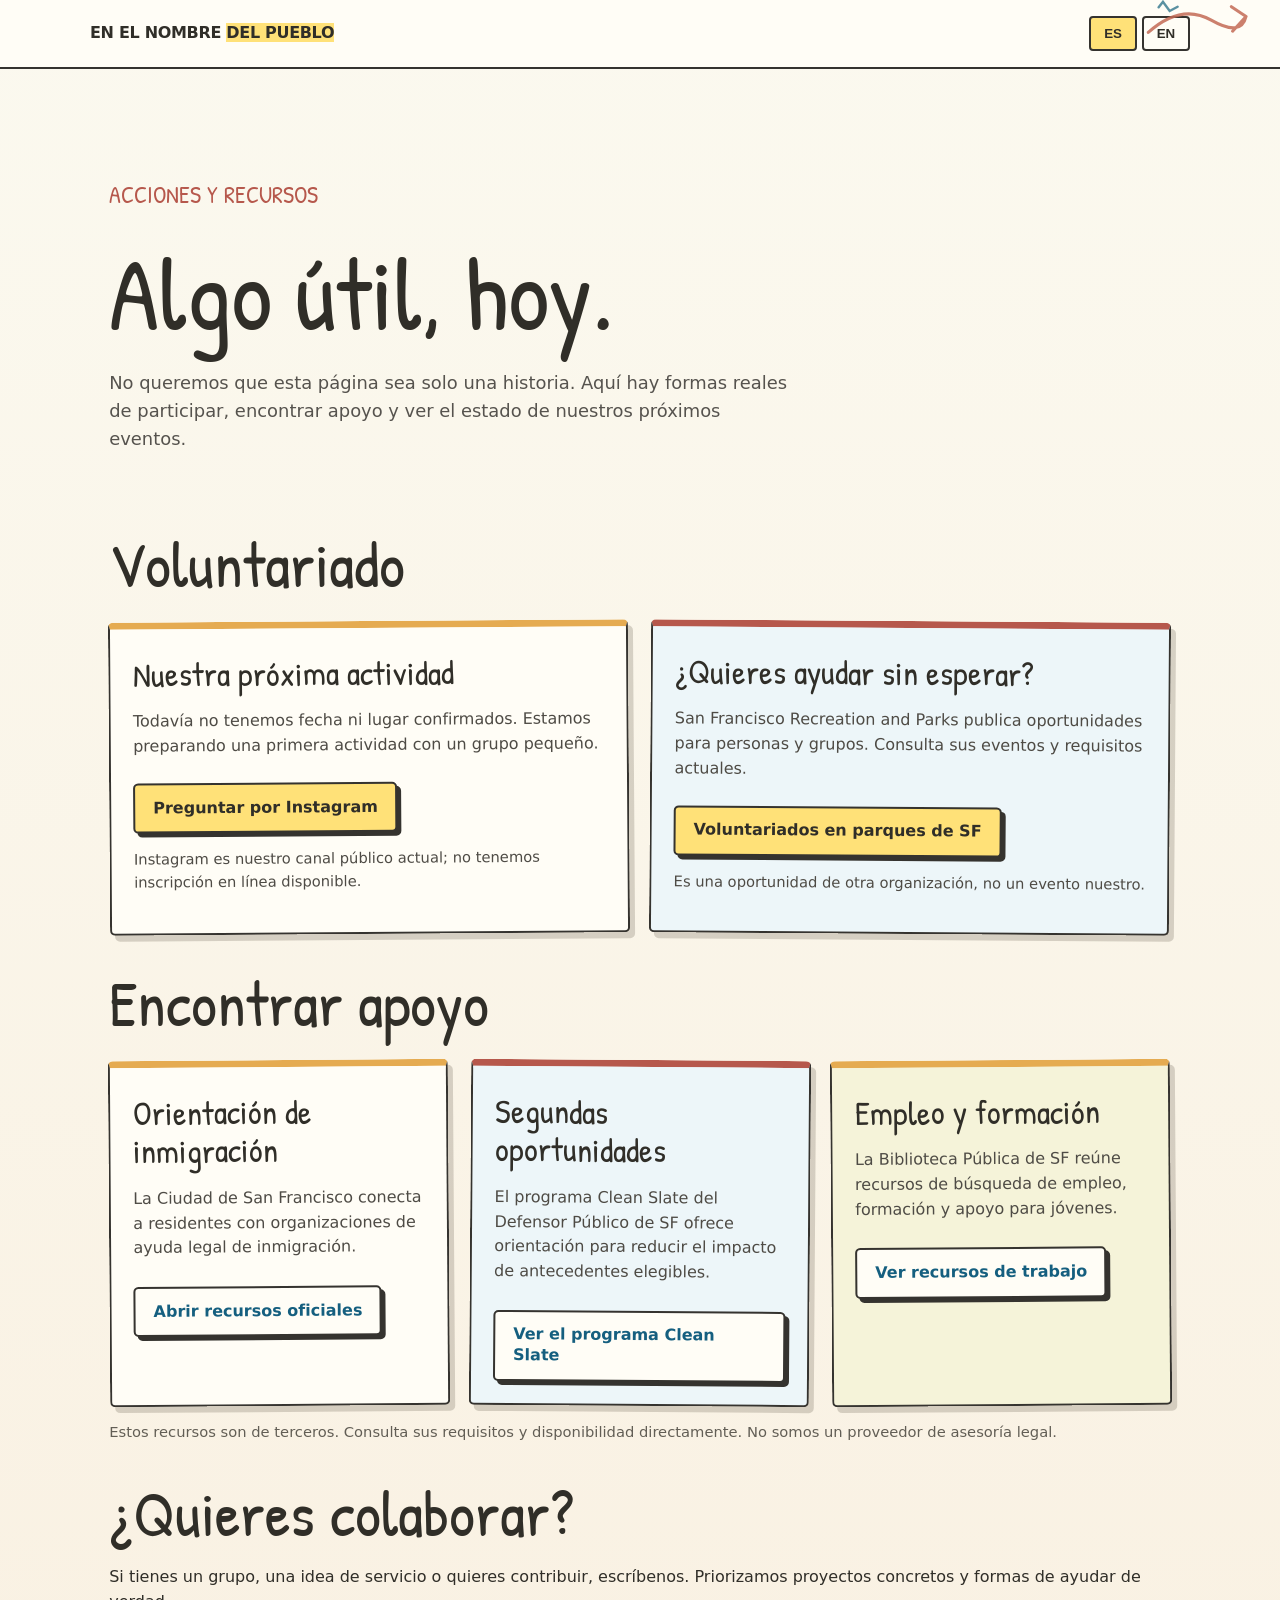
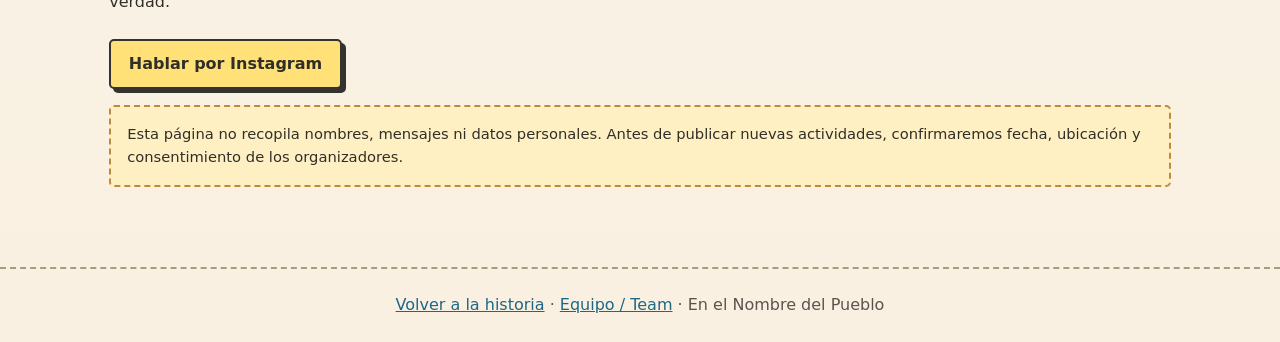
==== commit 33acb8e3: "Add hand-drawn action-page details and match community notebook visual style" ====
--- a/actions.html
+++ b/actions.html
@@ -12,7 +12,8 @@
 <body class="notebook-actions">
 <nav><a class="brand" href="index.html">EN EL NOMBRE <span>DEL PUEBLO</span></a><div><button type="button" id="lang-es" aria-pressed="true">ES</button> <button type="button" id="lang-en" aria-pressed="false">EN</button></div></nav>
 <main>
-<header><p style="color:#fbbf24;font-weight:800" data-i18n="eyebrow">ACCIONES Y RECURSOS</p><h1 data-i18n="title">Algo útil, hoy.</h1><p class="intro" data-i18n="intro">No queremos que esta página sea solo una historia. Aquí hay formas reales de participar, encontrar apoyo y ver el estado de nuestros próximos eventos.</p></header>
+<div class="action-doodle" aria-hidden="true"><svg viewBox="0 0 180 80" fill="none"><path d="M7 53q54-48 103-20t57-6M143 11l24 16-22 24" stroke="#c46b56" stroke-width="5" stroke-linecap="round" stroke-linejoin="round"/><path d="M24 12l7-9 11 15 13-7" stroke="#3f7f93" stroke-width="4" stroke-linecap="round"/></svg></div>
+<header><p class="actions-kicker" data-i18n="eyebrow">ACCIONES Y RECURSOS</p><h1 data-i18n="title">Algo útil, hoy.</h1><p class="intro" data-i18n="intro">No queremos que esta página sea solo una historia. Aquí hay formas reales de participar, encontrar apoyo y ver el estado de nuestros próximos eventos.</p></header>
 <section id="volunteer" aria-labelledby="volunteer-title">
 <h2 id="volunteer-title" data-i18n="volunteer_title">Voluntariado</h2>
 <div class="grid">
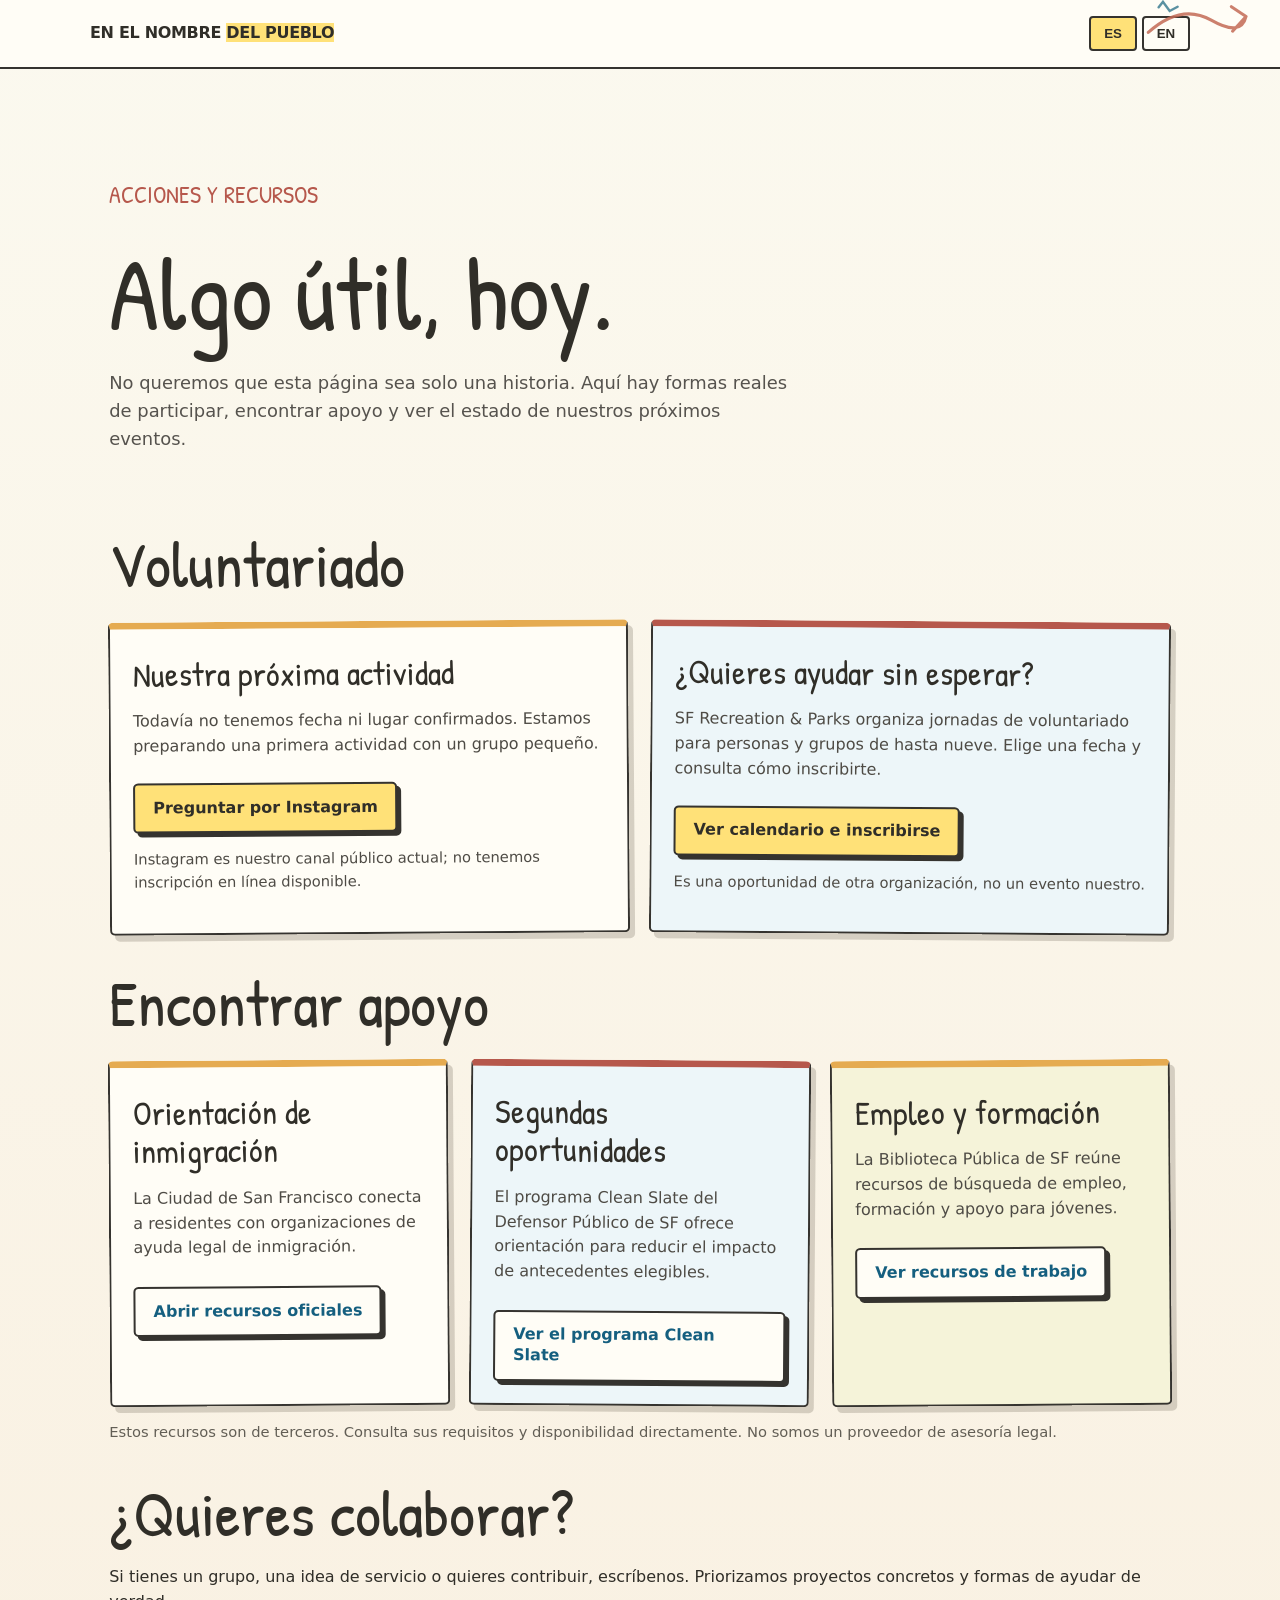
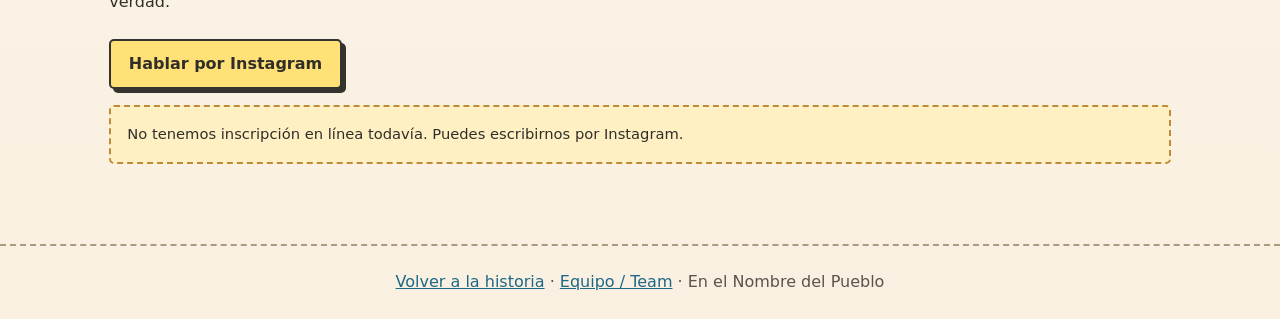
==== commit 1e59adbb: "Make park volunteering one click and retain selected language on return" ====
--- a/actions.html
+++ b/actions.html
@@ -22,7 +22,7 @@
 <a class="action" href="https://www.instagram.com/nombre__del__pueblo/" rel="noopener noreferrer" target="_blank" data-i18n="ask">Preguntar por Instagram</a>
 <p class="muted" data-i18n="contact_note">Instagram es nuestro canal público actual; no tenemos inscripción en línea disponible.</p></article>
 <article class="card"><h3 data-i18n="volunteer_today">¿Quieres ayudar sin esperar?</h3><p data-i18n="volunteer_desc">San Francisco Recreation and Parks publica oportunidades para personas y grupos. Consulta sus eventos y requisitos actuales.</p>
-<a class="action" href="https://recpark.sf.gov/780/Volunteer-Programs" rel="noopener noreferrer" target="_blank" data-i18n="volunteer_link">Voluntariados en parques de SF</a><p class="muted" data-i18n="thirdparty">Es una oportunidad de otra organización, no un evento nuestro.</p></article>
+<a class="action" href="https://sfrpd.my.salesforce-sites.com/SFRPDCalendar" rel="noopener noreferrer" target="_blank" data-i18n="volunteer_link">Voluntariados en parques de SF</a><p class="muted" data-i18n="thirdparty">Es una oportunidad de otra organización, no un evento nuestro.</p></article>
 </div>
 </section>
 <section id="support" aria-labelledby="support-title">
@@ -36,13 +36,13 @@
 <section id="collaborate">
 <h2 data-i18n="collab_title">¿Quieres colaborar?</h2><p data-i18n="collab_desc">Si tienes un grupo, una idea de servicio o quieres contribuir, escríbenos. Priorizamos proyectos concretos y formas de ayudar de verdad.</p>
 <a class="action" href="https://www.instagram.com/nombre__del__pueblo/" target="_blank" rel="noopener noreferrer" data-i18n="collab_link">Hablar por Instagram</a>
-<div class="notice muted" data-i18n="privacy">Esta página no recopila nombres, mensajes ni datos personales. Antes de publicar nuevas actividades, confirmaremos fecha, ubicación y consentimiento de los organizadores.</div>
+<div class="notice muted" data-i18n="privacy">No tenemos inscripción en línea todavía. Puedes escribirnos por Instagram.</div>
 </section>
 </main><footer><a href="index.html" data-i18n="back">Volver a la historia</a> · <a href="founder.html">Equipo / Team</a> · En el Nombre del Pueblo</footer>
 <script>
 const strings={
-es:{eyebrow:"ACCIONES Y RECURSOS",title:"Algo útil, hoy.",intro:"No queremos que esta página sea solo una historia. Aquí hay formas reales de participar, encontrar apoyo y ver el estado de nuestros próximos eventos.",volunteer_title:"Voluntariado",our_event_title:"Nuestra próxima actividad",no_event:"Todavía no tenemos fecha ni lugar confirmados. Estamos preparando una primera actividad con un grupo pequeño.",ask:"Preguntar por Instagram",contact_note:"Instagram es nuestro canal público actual; no tenemos inscripción en línea disponible.",volunteer_today:"¿Quieres ayudar sin esperar?",volunteer_desc:"San Francisco Recreation and Parks publica oportunidades para personas y grupos. Consulta sus eventos y requisitos actuales.",volunteer_link:"Voluntariados en parques de SF",thirdparty:"Es una oportunidad de otra organización, no un evento nuestro.",support_title:"Encontrar apoyo",immigration_title:"Orientación de inmigración",immigration_desc:"La Ciudad de San Francisco conecta a residentes con organizaciones de ayuda legal de inmigración.",immigration_link:"Abrir recursos oficiales",second_chance_title:"Segundas oportunidades",second_chance_desc:"El programa Clean Slate del Defensor Público de SF ofrece orientación para reducir el impacto de antecedentes elegibles.",second_chance_link:"Ver el programa Clean Slate",jobs_title:"Empleo y formación",jobs_desc:"La Biblioteca Pública de SF reúne recursos de búsqueda de empleo, formación y apoyo para jóvenes.",jobs_link:"Ver recursos de trabajo",external_note:"Estos recursos son de terceros. Consulta sus requisitos y disponibilidad directamente. No somos un proveedor de asesoría legal.",collab_title:"¿Quieres colaborar?",collab_desc:"Si tienes un grupo, una idea de servicio o quieres contribuir, escríbenos. Priorizamos proyectos concretos y formas de ayudar de verdad.",collab_link:"Hablar por Instagram",privacy:"Esta página no recopila nombres, mensajes ni datos personales. Antes de publicar nuevas actividades, confirmaremos fecha, ubicación y consentimiento de los organizadores.",back:"Volver a la historia"},
-en:{eyebrow:"ACTIONS & RESOURCES",title:"Do something useful today.",intro:"This page should do more than tell our story. Find real ways to volunteer, get help, and check the status of upcoming activities.",volunteer_title:"Volunteer",our_event_title:"Our next activity",no_event:"No date or location has been confirmed yet. We're preparing a first small-group volunteer activity.",ask:"Ask on Instagram",contact_note:"Instagram is our current public contact channel; online registration isn't available yet.",volunteer_today:"Want to help without waiting?",volunteer_desc:"San Francisco Recreation and Parks posts opportunities for individuals and groups. Check its current events and requirements.",volunteer_link:"SF parks volunteer opportunities",thirdparty:"These opportunities are organized by another group, not by us.",support_title:"Find support",immigration_title:"Immigration guidance",immigration_desc:"The City of San Francisco connects residents with immigration legal aid organizations.",immigration_link:"Open official resources",second_chance_title:"Second chances",second_chance_desc:"The SF Public Defender's Clean Slate program helps eligible people reduce the impact of past arrests or convictions.",second_chance_link:"Explore Clean Slate",jobs_title:"Jobs and training",jobs_desc:"San Francisco Public Library lists job-search, training and young-adult career resources.",jobs_link:"Explore job resources",external_note:"These are third-party services. Confirm requirements and availability directly with providers. We do not provide legal advice.",collab_title:"Want to collaborate?",collab_desc:"If you represent a group, have a service idea, or want to contribute, get in touch. We prioritize concrete ways to help.",collab_link:"Message us on Instagram",privacy:"This page collects no names, messages, or personal data. We will verify dates, venues and organizer permission before posting new activities.",back:"Back to our story"}};
+es:{eyebrow:"ACCIONES Y RECURSOS",title:"Algo útil, hoy.",intro:"No queremos que esta página sea solo una historia. Aquí hay formas reales de participar, encontrar apoyo y ver el estado de nuestros próximos eventos.",volunteer_title:"Voluntariado",our_event_title:"Nuestra próxima actividad",no_event:"Todavía no tenemos fecha ni lugar confirmados. Estamos preparando una primera actividad con un grupo pequeño.",ask:"Preguntar por Instagram",contact_note:"Instagram es nuestro canal público actual; no tenemos inscripción en línea disponible.",volunteer_today:"¿Quieres ayudar sin esperar?",volunteer_desc:"SF Recreation & Parks organiza jornadas de voluntariado para personas y grupos de hasta nueve. Elige una fecha y consulta cómo inscribirte.",volunteer_link:"Ver calendario e inscribirse",thirdparty:"Es una oportunidad de otra organización, no un evento nuestro.",support_title:"Encontrar apoyo",immigration_title:"Orientación de inmigración",immigration_desc:"La Ciudad de San Francisco conecta a residentes con organizaciones de ayuda legal de inmigración.",immigration_link:"Abrir recursos oficiales",second_chance_title:"Segundas oportunidades",second_chance_desc:"El programa Clean Slate del Defensor Público de SF ofrece orientación para reducir el impacto de antecedentes elegibles.",second_chance_link:"Ver el programa Clean Slate",jobs_title:"Empleo y formación",jobs_desc:"La Biblioteca Pública de SF reúne recursos de búsqueda de empleo, formación y apoyo para jóvenes.",jobs_link:"Ver recursos de trabajo",external_note:"Estos recursos son de terceros. Consulta sus requisitos y disponibilidad directamente. No somos un proveedor de asesoría legal.",collab_title:"¿Quieres colaborar?",collab_desc:"Si tienes un grupo, una idea de servicio o quieres contribuir, escríbenos. Priorizamos proyectos concretos y formas de ayudar de verdad.",collab_link:"Hablar por Instagram",privacy:"No tenemos inscripción en línea todavía. Puedes escribirnos por Instagram.",back:"Volver a la historia"},
+en:{eyebrow:"ACTIONS & RESOURCES",title:"Do something useful today.",intro:"This page should do more than tell our story. Find real ways to volunteer, get help, and check the status of upcoming activities.",volunteer_title:"Volunteer",our_event_title:"Our next activity",no_event:"No date or location has been confirmed yet. We're preparing a first small-group volunteer activity.",ask:"Ask on Instagram",contact_note:"Instagram is our current public contact channel; online registration isn't available yet.",volunteer_today:"Want to help without waiting?",volunteer_desc:"SF Recreation & Parks offers volunteer work parties for individuals and groups of up to nine. Choose a date and check how to sign up.",volunteer_link:"See dates and sign up",thirdparty:"These opportunities are organized by another group, not by us.",support_title:"Find support",immigration_title:"Immigration guidance",immigration_desc:"The City of San Francisco connects residents with immigration legal aid organizations.",immigration_link:"Open official resources",second_chance_title:"Second chances",second_chance_desc:"The SF Public Defender's Clean Slate program helps eligible people reduce the impact of past arrests or convictions.",second_chance_link:"Explore Clean Slate",jobs_title:"Jobs and training",jobs_desc:"San Francisco Public Library lists job-search, training and young-adult career resources.",jobs_link:"Explore job resources",external_note:"These are third-party services. Confirm requirements and availability directly with providers. We do not provide legal advice.",collab_title:"Want to collaborate?",collab_desc:"If you represent a group, have a service idea, or want to contribute, get in touch. We prioritize concrete ways to help.",collab_link:"Message us on Instagram",privacy:"Online signup isn't available yet. You can message us on Instagram.",back:"Back to our story"}};
 let language='es',listedEvents=[];
 function renderEvents(){
  const root=document.getElementById('public-events');root.replaceChildren();
@@ -54,11 +54,18 @@
  language=lang;document.documentElement.lang=lang;
  for(const el of document.querySelectorAll('[data-i18n]')){const value=strings[lang][el.dataset.i18n];if(value)el.textContent=value}
  for(const key of ['es','en'])document.getElementById('lang-'+key).setAttribute('aria-pressed',String(key===lang));
- renderEvents();
+  for(const link of document.querySelectorAll('a[href]')){
+    const url=new URL(link.href);
+    if(url.origin!==location.origin||!url.pathname.endsWith('/index.html'))continue;
+    url.searchParams.set('lang',lang);link.href=url.href;
+  }
+  const here=new URL(location.href);here.searchParams.set('lang',lang);
+  history.replaceState(null,'',here.pathname+here.search+here.hash);
+  renderEvents();
 }
 document.getElementById('lang-es').addEventListener('click',()=>setLanguage('es'));
 document.getElementById('lang-en').addEventListener('click',()=>setLanguage('en'));
-setLanguage('es');
+setLanguage(new URLSearchParams(location.search).get('lang')==='en'?'en':'es');
 fetch('./public_updates.json',{cache:'no-store'}).then(r=>{if(!r.ok)throw Error('updates unavailable');return r.json()}).then(data=>{
  if(!Array.isArray(data.events))return;
  listedEvents=data.events.filter(e=>e.public===true&&e.status==='confirmed'&&typeof e.title_es==='string'&&typeof e.title_en==='string'&&typeof e.date_label==='string'&&typeof e.url==='string'&&/^https:\/\//.test(e.url));renderEvents();
--- a/styles/community-notebook.css
+++ b/styles/community-notebook.css
@@ -33,12 +33,6 @@
 .notebook-site .marker-button,.notebook-actions .action{background:var(--marker);color:var(--ink)}
 .notebook-site .outline-button,.notebook-actions .secondary{background:var(--sheet);color:var(--ink)}
 .notebook-site .link-button{background:var(--sky);color:var(--ink)}
-.notebook-site .start-here{display:grid;grid-template-columns:minmax(175px,.75fr) repeat(3,minmax(0,1fr));gap:1rem;align-items:center;margin-top:-2.3rem;position:relative;z-index:5;margin-bottom:1.4rem}
-.notebook-site .start-heading{font:1.65rem 'Patrick Hand',cursive;color:var(--red-pen);transform:rotate(-5deg)}
-.notebook-site .start-card{min-height:100px;display:flex;align-items:center;justify-content:space-between;gap:.7rem;padding:1rem;color:var(--ink);border:2px solid var(--edge);box-shadow:4px 5px 0 rgba(0,0,0,.20);border-radius:4px;text-decoration:none;font-weight:800;transform:rotate(-1deg);transition:transform .15s}
-.notebook-site .start-card:nth-child(3){transform:rotate(1deg)}.notebook-site .start-card:hover{transform:translateY(-4px)}
-.notebook-site .start-card span:first-child{font:2rem 'Patrick Hand',cursive}
-.notebook-site .note-yellow{background:#ffe798}.notebook-site .note-blue{background:var(--sky)}.notebook-site .note-peach{background:var(--peach)}
 .notebook-site :is(#story,#education,#resources) :is(h2,h3){font-weight:400!important;text-transform:none!important;letter-spacing:0!important}
 .notebook-site :is(#story,#education,#resources) h2{font-size:clamp(2.8rem,5vw,4.8rem)!important}
 .notebook-site :is(#story,#education,#resources) .text-white{color:var(--ink)!important}
@@ -102,6 +96,26 @@
 .notebook-actions a:not(.action):not(.secondary):not(.brand){color:#1e6885}
 .notebook-actions .notice{background:#fff0c4;border:2px dashed #bd8b3d;color:var(--ink);border-radius:5px}
 .notebook-actions footer{border-top:2px dashed #aa9b80;color:#59544d}
-@media(max-width:950px){.notebook-site .start-here{grid-template-columns:repeat(3,1fr)}.notebook-site .start-heading{grid-column:1/-1}}
-@media(max-width:740px){.notebook-site .hero-grid,.notebook-site .join-sheet{grid-template-columns:1fr}.notebook-site .notebook-hero{padding-top:7rem}.notebook-site .notebook-hero h1{font-size:clamp(3.5rem,13vw,5.7rem)!important}.notebook-site .hero-art{max-width:340px}.notebook-site .start-here{grid-template-columns:1fr;margin-top:-1rem}.notebook-site .start-card{min-height:75px}.notebook-site #story .timeline-line{left:26px!important;transform:none}.notebook-site #resources .bg-brand-dark{transform:none}.notebook-actions .action-doodle{width:80px;opacity:.55}}
+@media(max-width:950px){}
+@media(max-width:740px){.notebook-site .hero-grid,.notebook-site .join-sheet{grid-template-columns:1fr}.notebook-site .notebook-hero{padding-top:7rem}.notebook-site .notebook-hero h1{font-size:clamp(3.5rem,13vw,5.7rem)!important}.notebook-site .hero-art{max-width:340px}.notebook-site #story .timeline-line{left:26px!important;transform:none}.notebook-site #resources .bg-brand-dark{transform:none}.notebook-actions .action-doodle{width:80px;opacity:.55}}
 @media(prefers-reduced-motion:reduce){.notebook-site *, .notebook-actions *{scroll-behavior:auto!important;animation-duration:.01ms!important;transition-duration:.01ms!important}}
+
+/* Direct actions and current activity, visible without scrolling through the entire story. */
+.notebook-site .notebook-hero{padding-top:clamp(6rem,8vw,7.3rem);padding-bottom:clamp(1.25rem,3vw,2.1rem)}
+.notebook-site .notebook-hero h1{font-size:clamp(3.1rem,5.5vw,5.3rem)!important;margin-bottom:1rem}
+.notebook-site .hero-quote{margin-bottom:1.2rem}
+.notebook-site .hero-quote p{font-size:clamp(1rem,1.8vw,1.2rem)!important}
+.notebook-site .hero-art{max-width:290px}
+.notebook-site .hero-buttons{gap:.7rem}
+.notebook-site .hero-buttons .notebook-button{padding:.62rem .85rem;font-size:.9rem;min-height:42px}
+.notebook-site .story-link{box-shadow:none;border:0;background:transparent;color:var(--blue-pen);text-decoration:underline;text-underline-offset:4px}
+.notebook-site .homepage-event{background:#f8f2d6;border-top:1px solid #c9b48a;border-bottom:2px dashed #b5a483}
+.notebook-site .homepage-event-inner{display:flex;gap:1.4rem;align-items:center;justify-content:space-between;padding-top:1rem;padding-bottom:1rem}
+.notebook-site .homepage-event-copy{max-width:670px}
+.notebook-site .homepage-event h2{font:clamp(1.4rem,2.5vw,2rem) 'Patrick Hand',cursive;color:var(--ink);margin:.1rem 0 .25rem}
+.notebook-site .homepage-event p{color:#403e35;margin:0}
+.notebook-site .event-scribble{color:var(--red-pen)!important;font:1.12rem 'Patrick Hand',cursive}
+.notebook-site .homepage-event-links{display:flex;flex-direction:column;gap:.5rem;min-width:230px}
+.notebook-site .workparty-link{display:flex;justify-content:space-between;gap:.6rem;background:#fff8dc;color:#184d67!important;padding:.66rem .85rem;border:2px solid var(--edge);border-radius:4px;text-decoration:none;font-weight:700;font-size:.87rem;box-shadow:2px 3px 0 #b6a889}
+.notebook-site .ask-link,.notebook-site .homepage-event-details{color:#205c77;text-decoration:underline;text-underline-offset:3px;font-size:.88rem}
+@media(max-width:740px){.notebook-site .homepage-event-inner{flex-direction:column;align-items:stretch}.notebook-site .homepage-event-links{min-width:0}.notebook-site .hero-art{max-width:220px}.notebook-site .hero-buttons .notebook-button{width:auto}.notebook-site .notebook-hero{padding-top:6.6rem}}
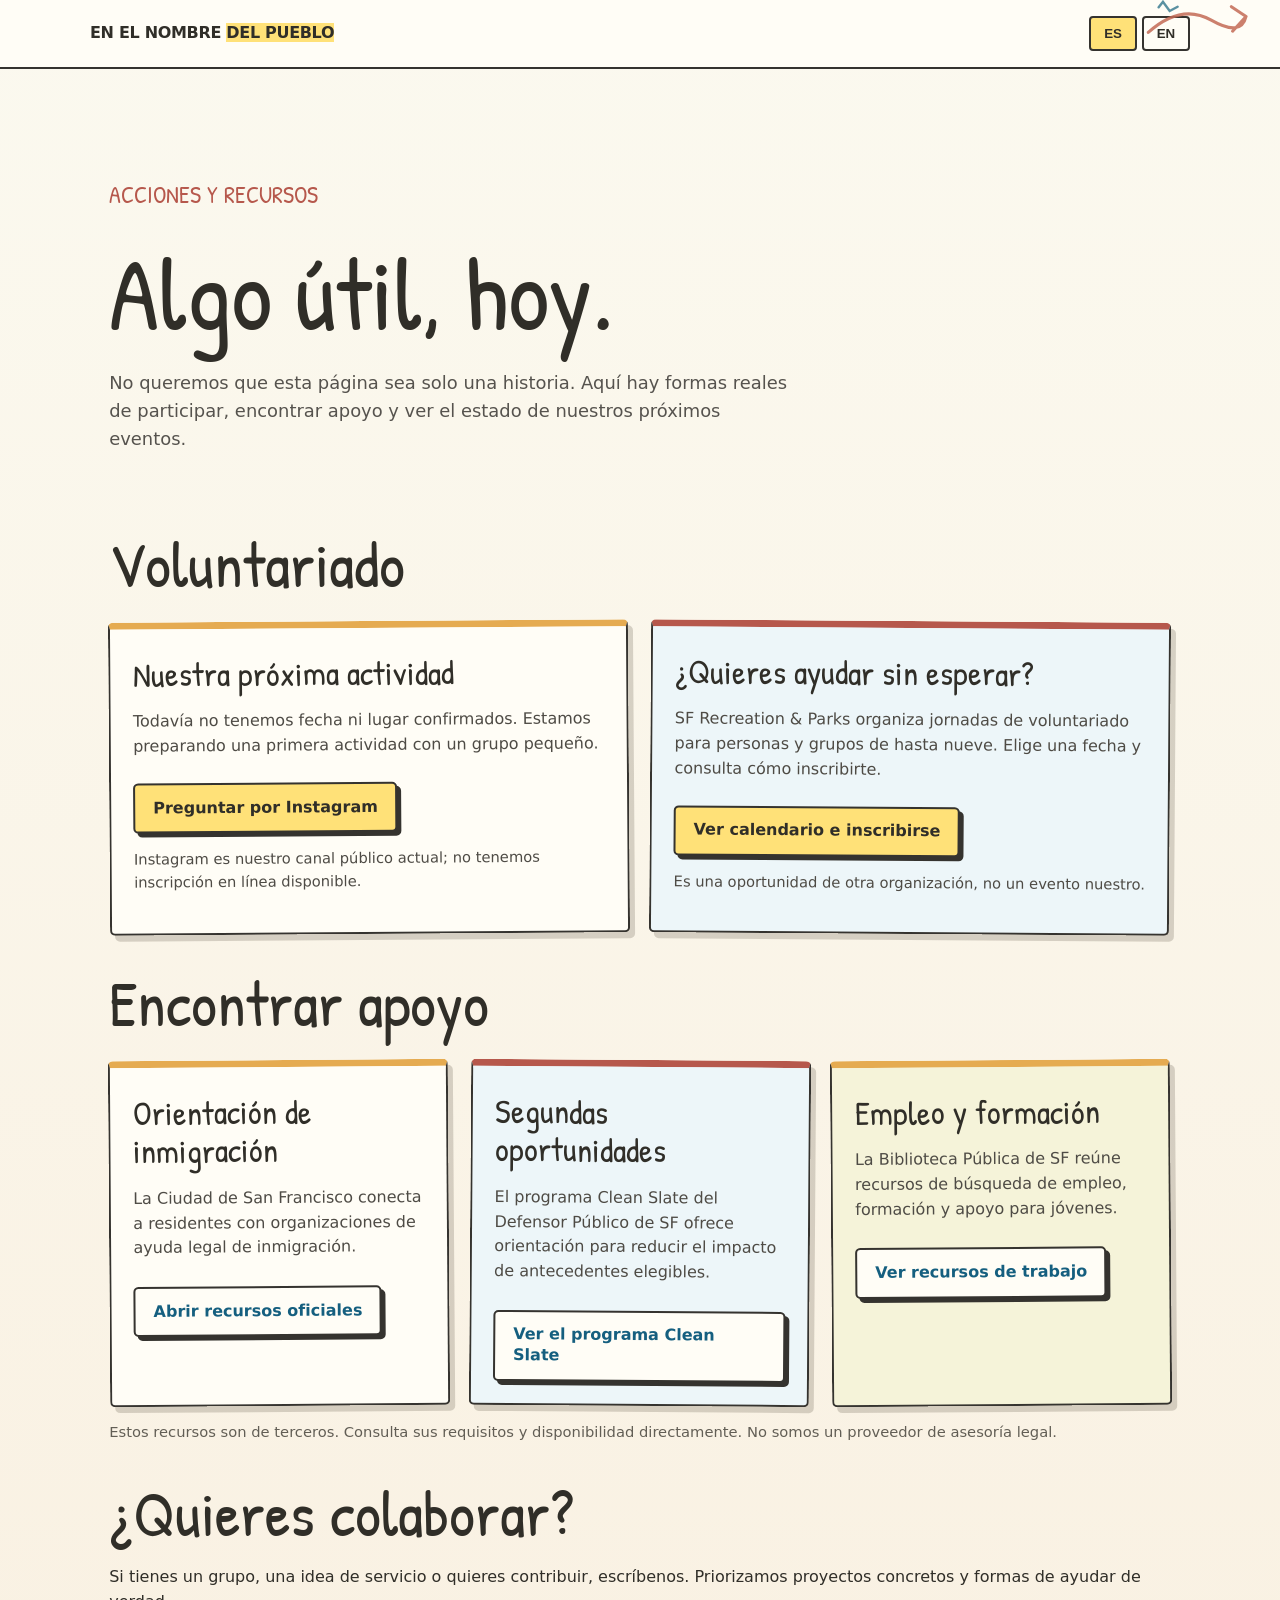
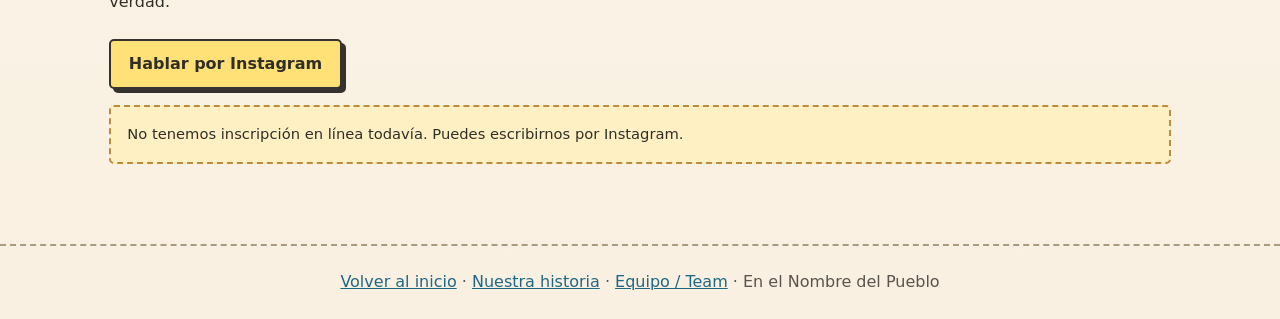
==== commit d9a8d0ea: "Link the dedicated journey page from public action footer" ====
--- a/actions.html
+++ b/actions.html
@@ -38,11 +38,11 @@
 <a class="action" href="https://www.instagram.com/nombre__del__pueblo/" target="_blank" rel="noopener noreferrer" data-i18n="collab_link">Hablar por Instagram</a>
 <div class="notice muted" data-i18n="privacy">No tenemos inscripción en línea todavía. Puedes escribirnos por Instagram.</div>
 </section>
-</main><footer><a href="index.html" data-i18n="back">Volver a la historia</a> · <a href="founder.html">Equipo / Team</a> · En el Nombre del Pueblo</footer>
+</main><footer><a href="index.html" data-i18n="back">Volver al inicio</a> · <a href="journey.html" data-i18n="journey">Nuestra historia</a> · <a href="founder.html">Equipo / Team</a> · En el Nombre del Pueblo</footer>
 <script>
 const strings={
-es:{eyebrow:"ACCIONES Y RECURSOS",title:"Algo útil, hoy.",intro:"No queremos que esta página sea solo una historia. Aquí hay formas reales de participar, encontrar apoyo y ver el estado de nuestros próximos eventos.",volunteer_title:"Voluntariado",our_event_title:"Nuestra próxima actividad",no_event:"Todavía no tenemos fecha ni lugar confirmados. Estamos preparando una primera actividad con un grupo pequeño.",ask:"Preguntar por Instagram",contact_note:"Instagram es nuestro canal público actual; no tenemos inscripción en línea disponible.",volunteer_today:"¿Quieres ayudar sin esperar?",volunteer_desc:"SF Recreation & Parks organiza jornadas de voluntariado para personas y grupos de hasta nueve. Elige una fecha y consulta cómo inscribirte.",volunteer_link:"Ver calendario e inscribirse",thirdparty:"Es una oportunidad de otra organización, no un evento nuestro.",support_title:"Encontrar apoyo",immigration_title:"Orientación de inmigración",immigration_desc:"La Ciudad de San Francisco conecta a residentes con organizaciones de ayuda legal de inmigración.",immigration_link:"Abrir recursos oficiales",second_chance_title:"Segundas oportunidades",second_chance_desc:"El programa Clean Slate del Defensor Público de SF ofrece orientación para reducir el impacto de antecedentes elegibles.",second_chance_link:"Ver el programa Clean Slate",jobs_title:"Empleo y formación",jobs_desc:"La Biblioteca Pública de SF reúne recursos de búsqueda de empleo, formación y apoyo para jóvenes.",jobs_link:"Ver recursos de trabajo",external_note:"Estos recursos son de terceros. Consulta sus requisitos y disponibilidad directamente. No somos un proveedor de asesoría legal.",collab_title:"¿Quieres colaborar?",collab_desc:"Si tienes un grupo, una idea de servicio o quieres contribuir, escríbenos. Priorizamos proyectos concretos y formas de ayudar de verdad.",collab_link:"Hablar por Instagram",privacy:"No tenemos inscripción en línea todavía. Puedes escribirnos por Instagram.",back:"Volver a la historia"},
-en:{eyebrow:"ACTIONS & RESOURCES",title:"Do something useful today.",intro:"This page should do more than tell our story. Find real ways to volunteer, get help, and check the status of upcoming activities.",volunteer_title:"Volunteer",our_event_title:"Our next activity",no_event:"No date or location has been confirmed yet. We're preparing a first small-group volunteer activity.",ask:"Ask on Instagram",contact_note:"Instagram is our current public contact channel; online registration isn't available yet.",volunteer_today:"Want to help without waiting?",volunteer_desc:"SF Recreation & Parks offers volunteer work parties for individuals and groups of up to nine. Choose a date and check how to sign up.",volunteer_link:"See dates and sign up",thirdparty:"These opportunities are organized by another group, not by us.",support_title:"Find support",immigration_title:"Immigration guidance",immigration_desc:"The City of San Francisco connects residents with immigration legal aid organizations.",immigration_link:"Open official resources",second_chance_title:"Second chances",second_chance_desc:"The SF Public Defender's Clean Slate program helps eligible people reduce the impact of past arrests or convictions.",second_chance_link:"Explore Clean Slate",jobs_title:"Jobs and training",jobs_desc:"San Francisco Public Library lists job-search, training and young-adult career resources.",jobs_link:"Explore job resources",external_note:"These are third-party services. Confirm requirements and availability directly with providers. We do not provide legal advice.",collab_title:"Want to collaborate?",collab_desc:"If you represent a group, have a service idea, or want to contribute, get in touch. We prioritize concrete ways to help.",collab_link:"Message us on Instagram",privacy:"Online signup isn't available yet. You can message us on Instagram.",back:"Back to our story"}};
+es:{eyebrow:"ACCIONES Y RECURSOS",title:"Algo útil, hoy.",intro:"No queremos que esta página sea solo una historia. Aquí hay formas reales de participar, encontrar apoyo y ver el estado de nuestros próximos eventos.",volunteer_title:"Voluntariado",our_event_title:"Nuestra próxima actividad",no_event:"Todavía no tenemos fecha ni lugar confirmados. Estamos preparando una primera actividad con un grupo pequeño.",ask:"Preguntar por Instagram",contact_note:"Instagram es nuestro canal público actual; no tenemos inscripción en línea disponible.",volunteer_today:"¿Quieres ayudar sin esperar?",volunteer_desc:"SF Recreation & Parks organiza jornadas de voluntariado para personas y grupos de hasta nueve. Elige una fecha y consulta cómo inscribirte.",volunteer_link:"Ver calendario e inscribirse",thirdparty:"Es una oportunidad de otra organización, no un evento nuestro.",support_title:"Encontrar apoyo",immigration_title:"Orientación de inmigración",immigration_desc:"La Ciudad de San Francisco conecta a residentes con organizaciones de ayuda legal de inmigración.",immigration_link:"Abrir recursos oficiales",second_chance_title:"Segundas oportunidades",second_chance_desc:"El programa Clean Slate del Defensor Público de SF ofrece orientación para reducir el impacto de antecedentes elegibles.",second_chance_link:"Ver el programa Clean Slate",jobs_title:"Empleo y formación",jobs_desc:"La Biblioteca Pública de SF reúne recursos de búsqueda de empleo, formación y apoyo para jóvenes.",jobs_link:"Ver recursos de trabajo",external_note:"Estos recursos son de terceros. Consulta sus requisitos y disponibilidad directamente. No somos un proveedor de asesoría legal.",collab_title:"¿Quieres colaborar?",collab_desc:"Si tienes un grupo, una idea de servicio o quieres contribuir, escríbenos. Priorizamos proyectos concretos y formas de ayudar de verdad.",collab_link:"Hablar por Instagram",privacy:"No tenemos inscripción en línea todavía. Puedes escribirnos por Instagram.",back:"Volver al inicio",journey:"Nuestra historia"},
+en:{eyebrow:"ACTIONS & RESOURCES",title:"Do something useful today.",intro:"This page should do more than tell our story. Find real ways to volunteer, get help, and check the status of upcoming activities.",volunteer_title:"Volunteer",our_event_title:"Our next activity",no_event:"No date or location has been confirmed yet. We're preparing a first small-group volunteer activity.",ask:"Ask on Instagram",contact_note:"Instagram is our current public contact channel; online registration isn't available yet.",volunteer_today:"Want to help without waiting?",volunteer_desc:"SF Recreation & Parks offers volunteer work parties for individuals and groups of up to nine. Choose a date and check how to sign up.",volunteer_link:"See dates and sign up",thirdparty:"These opportunities are organized by another group, not by us.",support_title:"Find support",immigration_title:"Immigration guidance",immigration_desc:"The City of San Francisco connects residents with immigration legal aid organizations.",immigration_link:"Open official resources",second_chance_title:"Second chances",second_chance_desc:"The SF Public Defender's Clean Slate program helps eligible people reduce the impact of past arrests or convictions.",second_chance_link:"Explore Clean Slate",jobs_title:"Jobs and training",jobs_desc:"San Francisco Public Library lists job-search, training and young-adult career resources.",jobs_link:"Explore job resources",external_note:"These are third-party services. Confirm requirements and availability directly with providers. We do not provide legal advice.",collab_title:"Want to collaborate?",collab_desc:"If you represent a group, have a service idea, or want to contribute, get in touch. We prioritize concrete ways to help.",collab_link:"Message us on Instagram",privacy:"Online signup isn't available yet. You can message us on Instagram.",back:"Back home",journey:"Our story"}};
 let language='es',listedEvents=[];
 function renderEvents(){
  const root=document.getElementById('public-events');root.replaceChildren();
@@ -56,7 +56,7 @@
  for(const key of ['es','en'])document.getElementById('lang-'+key).setAttribute('aria-pressed',String(key===lang));
   for(const link of document.querySelectorAll('a[href]')){
     const url=new URL(link.href);
-    if(url.origin!==location.origin||!url.pathname.endsWith('/index.html'))continue;
+    if(url.origin!==location.origin||!(url.pathname.endsWith('/index.html')||url.pathname.endsWith('/journey.html')))continue;
     url.searchParams.set('lang',lang);link.href=url.href;
   }
   const here=new URL(location.href);here.searchParams.set('lang',lang);
--- a/styles/community-notebook.css
+++ b/styles/community-notebook.css
@@ -119,3 +119,29 @@
 .notebook-site .workparty-link{display:flex;justify-content:space-between;gap:.6rem;background:#fff8dc;color:#184d67!important;padding:.66rem .85rem;border:2px solid var(--edge);border-radius:4px;text-decoration:none;font-weight:700;font-size:.87rem;box-shadow:2px 3px 0 #b6a889}
 .notebook-site .ask-link,.notebook-site .homepage-event-details{color:#205c77;text-decoration:underline;text-underline-offset:3px;font-size:.88rem}
 @media(max-width:740px){.notebook-site .homepage-event-inner{flex-direction:column;align-items:stretch}.notebook-site .homepage-event-links{min-width:0}.notebook-site .hero-art{max-width:220px}.notebook-site .hero-buttons .notebook-button{width:auto}.notebook-site .notebook-hero{padding-top:6.6rem}}
+
+/* A separate journey page, keeping the same paper-and-marker language. */
+.journey-page .journey-nav{position:sticky;top:0;z-index:40;padding:.8rem max(1rem,calc((100vw - 1100px)/2));display:flex;justify-content:space-between;align-items:center;gap:1rem;background:rgba(255,253,247,.98);border-bottom:2px solid var(--edge)}
+.journey-page .journey-brand{font-weight:800;color:var(--ink);text-decoration:none}.journey-page .journey-brand mark{color:var(--ink);background:var(--marker);padding:0 .16rem}
+.journey-page .journey-nav-links{display:flex;align-items:center;gap:1rem;flex-wrap:wrap}.journey-page .journey-nav-links>a{color:#215b74;text-decoration:none;font-weight:700;font-size:.9rem}
+.journey-page .journey-nav-links>a:hover{text-decoration:underline}
+.journey-page .journey-nav-links .journey-nav-action{border:2px solid var(--edge);border-radius:4px;background:var(--marker);color:var(--ink);padding:.45rem .8rem}
+.journey-page .journey-lang{display:flex;gap:.3rem}.journey-page .journey-lang button{background:var(--sheet);border:1px solid #b6ada1;border-radius:3px;padding:.36rem .6rem;font-weight:800;color:var(--ink)}
+.journey-page .journey-lang button[aria-pressed="true"]{background:var(--marker);border-color:var(--edge)}
+.journey-page .journey-hero{background:#f8ecd9;border-bottom:2px dashed #c3ac87;padding:clamp(2rem,4vw,4rem) 0}
+.journey-page .journey-hero h1{font:clamp(3.7rem,8vw,6.8rem)/1.08 'Patrick Hand','Comic Sans MS',cursive;color:var(--ink);margin:.25rem 0 .65rem}
+.journey-page .journey-hero p:not(.scribble-label){color:#514940;font-size:clamp(1rem,2vw,1.23rem);max-width:660px}
+.journey-page .journey-jump{display:inline-block;margin-top:1rem;color:#235e7c;font-weight:700;text-underline-offset:4px}
+.journey-page #story,.journey-page #education{scroll-margin-top:100px}
+.journey-page #story .timeline-item>div:nth-child(2),.journey-page #story .timeline-item>div:nth-child(3){min-width:0}
+.journey-page #story iframe{max-width:100%}
+.journey-page .journey-next{text-align:center;background:#fff2c5;border-top:3px dashed #c0a261;padding:3.2rem 0}
+.journey-page .journey-next h2{font:clamp(2.4rem,5vw,3.8rem) 'Patrick Hand',cursive;color:var(--ink);margin:0 0 .5rem}
+.journey-page .journey-next p{color:#5c5348;max-width:590px;margin:0 auto 1.2rem}
+.journey-page .journey-next-actions{display:flex;justify-content:center;gap:.9rem;flex-wrap:wrap}
+.journey-page .journey-next-actions a{border:2px solid var(--edge);border-radius:4px;background:var(--marker);box-shadow:3px 3px 0 var(--edge);padding:.7rem 1rem;text-decoration:none;color:var(--ink);font-weight:800}
+.journey-page .journey-next-actions a:nth-child(2){background:var(--sky)}
+.journey-page .journey-footer{text-align:center;background:var(--sheet);border-top:2px solid var(--edge);padding:1.25rem;color:#5c5549}
+.journey-page .journey-footer a{font-weight:700;color:#225e79}
+@media(max-width:760px){.journey-page .journey-nav{flex-wrap:wrap;gap:.6rem}.journey-page .journey-nav-links{width:100%;justify-content:space-between;gap:.7rem}.journey-page #story .timeline-line{left:26px!important}.journey-page #story .timeline-dot{left:26px!important}.journey-page .journey-hero{padding:2.3rem 0}}
+@media(prefers-reduced-motion:reduce){.journey-page *{animation-duration:.01ms!important;transition-duration:.01ms!important}}
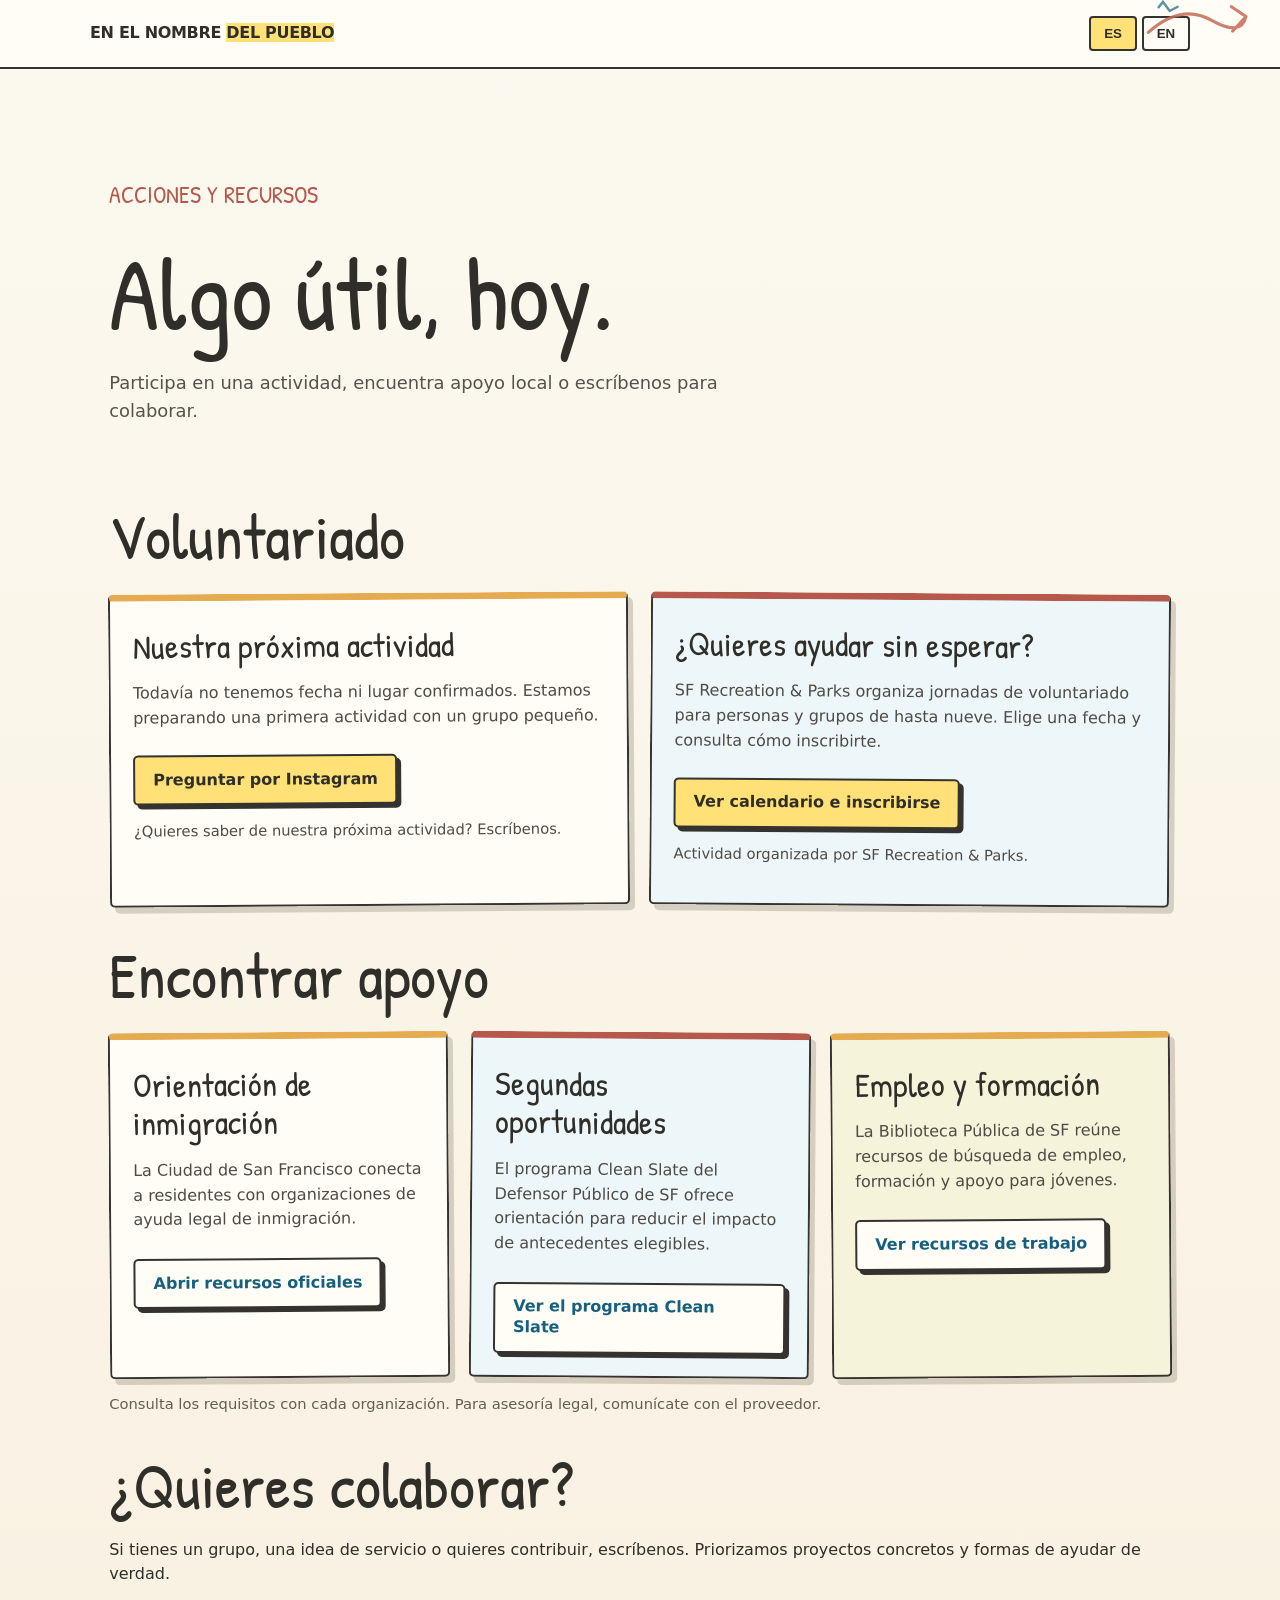
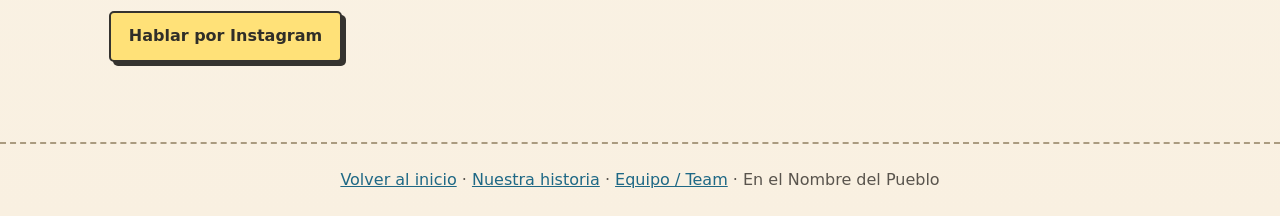
==== commit 7ac1117c: "Remove leftover developer-like text from the public pages" ====
--- a/actions.html
+++ b/actions.html
@@ -13,16 +13,16 @@
 <nav><a class="brand" href="index.html">EN EL NOMBRE <span>DEL PUEBLO</span></a><div><button type="button" id="lang-es" aria-pressed="true">ES</button> <button type="button" id="lang-en" aria-pressed="false">EN</button></div></nav>
 <main>
 <div class="action-doodle" aria-hidden="true"><svg viewBox="0 0 180 80" fill="none"><path d="M7 53q54-48 103-20t57-6M143 11l24 16-22 24" stroke="#c46b56" stroke-width="5" stroke-linecap="round" stroke-linejoin="round"/><path d="M24 12l7-9 11 15 13-7" stroke="#3f7f93" stroke-width="4" stroke-linecap="round"/></svg></div>
-<header><p class="actions-kicker" data-i18n="eyebrow">ACCIONES Y RECURSOS</p><h1 data-i18n="title">Algo útil, hoy.</h1><p class="intro" data-i18n="intro">No queremos que esta página sea solo una historia. Aquí hay formas reales de participar, encontrar apoyo y ver el estado de nuestros próximos eventos.</p></header>
+<header><p class="actions-kicker" data-i18n="eyebrow">ACCIONES Y RECURSOS</p><h1 data-i18n="title">Algo útil, hoy.</h1><p class="intro" data-i18n="intro">Participa en una actividad, encuentra apoyo local o escríbenos para colaborar.</p></header>
 <section id="volunteer" aria-labelledby="volunteer-title">
 <h2 id="volunteer-title" data-i18n="volunteer_title">Voluntariado</h2>
 <div class="grid">
 <article class="card yellow"><h3 data-i18n="our_event_title">Nuestra próxima actividad</h3>
 <div id="public-events" aria-live="polite"><p data-i18n="no_event">Todavía no tenemos fecha ni lugar confirmados. Estamos preparando una primera actividad con un grupo pequeño.</p></div>
 <a class="action" href="https://www.instagram.com/nombre__del__pueblo/" rel="noopener noreferrer" target="_blank" data-i18n="ask">Preguntar por Instagram</a>
-<p class="muted" data-i18n="contact_note">Instagram es nuestro canal público actual; no tenemos inscripción en línea disponible.</p></article>
-<article class="card"><h3 data-i18n="volunteer_today">¿Quieres ayudar sin esperar?</h3><p data-i18n="volunteer_desc">San Francisco Recreation and Parks publica oportunidades para personas y grupos. Consulta sus eventos y requisitos actuales.</p>
-<a class="action" href="https://sfrpd.my.salesforce-sites.com/SFRPDCalendar" rel="noopener noreferrer" target="_blank" data-i18n="volunteer_link">Voluntariados en parques de SF</a><p class="muted" data-i18n="thirdparty">Es una oportunidad de otra organización, no un evento nuestro.</p></article>
+<p class="muted" data-i18n="contact_note">¿Quieres saber de nuestra próxima actividad? Escríbenos.</p></article>
+<article class="card"><h3 data-i18n="volunteer_today">¿Quieres ayudar sin esperar?</h3><p data-i18n="volunteer_desc">SF Recreation & Parks organiza jornadas de voluntariado para personas y grupos de hasta nueve. Elige una fecha y consulta cómo inscribirte.</p>
+<a class="action" href="https://sfrpd.my.salesforce-sites.com/SFRPDCalendar" rel="noopener noreferrer" target="_blank" data-i18n="volunteer_link">Ver calendario e inscribirse</a><p class="muted" data-i18n="thirdparty">Actividad organizada por SF Recreation & Parks.</p></article>
 </div>
 </section>
 <section id="support" aria-labelledby="support-title">
@@ -31,18 +31,18 @@
 <article class="card yellow"><h3 data-i18n="immigration_title">Orientación de inmigración</h3><p data-i18n="immigration_desc">La Ciudad de San Francisco conecta a residentes con organizaciones de ayuda legal de inmigración.</p><a class="secondary" href="https://immigrants.sf.gov/" target="_blank" rel="noopener noreferrer" data-i18n="immigration_link">Abrir recursos oficiales</a></article>
 <article class="card"><h3 data-i18n="second_chance_title">Segundas oportunidades</h3><p data-i18n="second_chance_desc">El programa Clean Slate del Defensor Público de SF ofrece orientación para reducir el impacto de antecedentes elegibles.</p><a class="secondary" href="https://sfpublicdefender.org/clients/clean-slate/" target="_blank" rel="noopener noreferrer" data-i18n="second_chance_link">Ver el programa Clean Slate</a></article>
 <article class="card yellow"><h3 data-i18n="jobs_title">Empleo y formación</h3><p data-i18n="jobs_desc">La Biblioteca Pública de SF reúne recursos de búsqueda de empleo, formación y apoyo para jóvenes.</p><a class="secondary" href="https://sfpl.org/locations/main-library/jobs-careers-center/jobs-and-careers-resources" target="_blank" rel="noopener noreferrer" data-i18n="jobs_link">Ver recursos de trabajo</a></article>
-</div><p class="muted" data-i18n="external_note">Estos recursos son de terceros. Consulta sus requisitos y disponibilidad directamente. No somos un proveedor de asesoría legal.</p>
+</div><p class="muted" data-i18n="external_note">Consulta los requisitos con cada organización. Para asesoría legal, comunícate con el proveedor.</p>
 </section>
 <section id="collaborate">
 <h2 data-i18n="collab_title">¿Quieres colaborar?</h2><p data-i18n="collab_desc">Si tienes un grupo, una idea de servicio o quieres contribuir, escríbenos. Priorizamos proyectos concretos y formas de ayudar de verdad.</p>
 <a class="action" href="https://www.instagram.com/nombre__del__pueblo/" target="_blank" rel="noopener noreferrer" data-i18n="collab_link">Hablar por Instagram</a>
-<div class="notice muted" data-i18n="privacy">No tenemos inscripción en línea todavía. Puedes escribirnos por Instagram.</div>
+
 </section>
 </main><footer><a href="index.html" data-i18n="back">Volver al inicio</a> · <a href="journey.html" data-i18n="journey">Nuestra historia</a> · <a href="founder.html">Equipo / Team</a> · En el Nombre del Pueblo</footer>
 <script>
 const strings={
-es:{eyebrow:"ACCIONES Y RECURSOS",title:"Algo útil, hoy.",intro:"No queremos que esta página sea solo una historia. Aquí hay formas reales de participar, encontrar apoyo y ver el estado de nuestros próximos eventos.",volunteer_title:"Voluntariado",our_event_title:"Nuestra próxima actividad",no_event:"Todavía no tenemos fecha ni lugar confirmados. Estamos preparando una primera actividad con un grupo pequeño.",ask:"Preguntar por Instagram",contact_note:"Instagram es nuestro canal público actual; no tenemos inscripción en línea disponible.",volunteer_today:"¿Quieres ayudar sin esperar?",volunteer_desc:"SF Recreation & Parks organiza jornadas de voluntariado para personas y grupos de hasta nueve. Elige una fecha y consulta cómo inscribirte.",volunteer_link:"Ver calendario e inscribirse",thirdparty:"Es una oportunidad de otra organización, no un evento nuestro.",support_title:"Encontrar apoyo",immigration_title:"Orientación de inmigración",immigration_desc:"La Ciudad de San Francisco conecta a residentes con organizaciones de ayuda legal de inmigración.",immigration_link:"Abrir recursos oficiales",second_chance_title:"Segundas oportunidades",second_chance_desc:"El programa Clean Slate del Defensor Público de SF ofrece orientación para reducir el impacto de antecedentes elegibles.",second_chance_link:"Ver el programa Clean Slate",jobs_title:"Empleo y formación",jobs_desc:"La Biblioteca Pública de SF reúne recursos de búsqueda de empleo, formación y apoyo para jóvenes.",jobs_link:"Ver recursos de trabajo",external_note:"Estos recursos son de terceros. Consulta sus requisitos y disponibilidad directamente. No somos un proveedor de asesoría legal.",collab_title:"¿Quieres colaborar?",collab_desc:"Si tienes un grupo, una idea de servicio o quieres contribuir, escríbenos. Priorizamos proyectos concretos y formas de ayudar de verdad.",collab_link:"Hablar por Instagram",privacy:"No tenemos inscripción en línea todavía. Puedes escribirnos por Instagram.",back:"Volver al inicio",journey:"Nuestra historia"},
-en:{eyebrow:"ACTIONS & RESOURCES",title:"Do something useful today.",intro:"This page should do more than tell our story. Find real ways to volunteer, get help, and check the status of upcoming activities.",volunteer_title:"Volunteer",our_event_title:"Our next activity",no_event:"No date or location has been confirmed yet. We're preparing a first small-group volunteer activity.",ask:"Ask on Instagram",contact_note:"Instagram is our current public contact channel; online registration isn't available yet.",volunteer_today:"Want to help without waiting?",volunteer_desc:"SF Recreation & Parks offers volunteer work parties for individuals and groups of up to nine. Choose a date and check how to sign up.",volunteer_link:"See dates and sign up",thirdparty:"These opportunities are organized by another group, not by us.",support_title:"Find support",immigration_title:"Immigration guidance",immigration_desc:"The City of San Francisco connects residents with immigration legal aid organizations.",immigration_link:"Open official resources",second_chance_title:"Second chances",second_chance_desc:"The SF Public Defender's Clean Slate program helps eligible people reduce the impact of past arrests or convictions.",second_chance_link:"Explore Clean Slate",jobs_title:"Jobs and training",jobs_desc:"San Francisco Public Library lists job-search, training and young-adult career resources.",jobs_link:"Explore job resources",external_note:"These are third-party services. Confirm requirements and availability directly with providers. We do not provide legal advice.",collab_title:"Want to collaborate?",collab_desc:"If you represent a group, have a service idea, or want to contribute, get in touch. We prioritize concrete ways to help.",collab_link:"Message us on Instagram",privacy:"Online signup isn't available yet. You can message us on Instagram.",back:"Back home",journey:"Our story"}};
+es:{eyebrow:"ACCIONES Y RECURSOS",title:"Algo útil, hoy.",intro:"Participa en una actividad, encuentra apoyo local o escríbenos para colaborar.",volunteer_title:"Voluntariado",our_event_title:"Nuestra próxima actividad",no_event:"Todavía no tenemos fecha ni lugar confirmados. Estamos preparando una primera actividad con un grupo pequeño.",ask:"Preguntar por Instagram",contact_note:"¿Quieres saber de nuestra próxima actividad? Escríbenos.",volunteer_today:"¿Quieres ayudar sin esperar?",volunteer_desc:"SF Recreation & Parks organiza jornadas de voluntariado para personas y grupos de hasta nueve. Elige una fecha y consulta cómo inscribirte.",volunteer_link:"Ver calendario e inscribirse",thirdparty:"Actividad organizada por SF Recreation & Parks.",support_title:"Encontrar apoyo",immigration_title:"Orientación de inmigración",immigration_desc:"La Ciudad de San Francisco conecta a residentes con organizaciones de ayuda legal de inmigración.",immigration_link:"Abrir recursos oficiales",second_chance_title:"Segundas oportunidades",second_chance_desc:"El programa Clean Slate del Defensor Público de SF ofrece orientación para reducir el impacto de antecedentes elegibles.",second_chance_link:"Ver el programa Clean Slate",jobs_title:"Empleo y formación",jobs_desc:"La Biblioteca Pública de SF reúne recursos de búsqueda de empleo, formación y apoyo para jóvenes.",jobs_link:"Ver recursos de trabajo",external_note:"Consulta los requisitos con cada organización. Para asesoría legal, comunícate con el proveedor.",collab_title:"¿Quieres colaborar?",collab_desc:"Si tienes un grupo, una idea de servicio o quieres contribuir, escríbenos. Priorizamos proyectos concretos y formas de ayudar de verdad.",collab_link:"Hablar por Instagram",back:"Volver al inicio",journey:"Nuestra historia"},
+en:{eyebrow:"ACTIONS & RESOURCES",title:"Do something useful today.",intro:"Volunteer, find local support, or get in touch to work together.",volunteer_title:"Volunteer",our_event_title:"Our next activity",no_event:"No date or location has been confirmed yet. We're preparing a first small-group volunteer activity.",ask:"Ask on Instagram",contact_note:"Questions about our next event? Send us a message.",volunteer_today:"Want to help without waiting?",volunteer_desc:"SF Recreation & Parks offers volunteer work parties for individuals and groups of up to nine. Choose a date and check how to sign up.",volunteer_link:"See dates and sign up",thirdparty:"Organized by SF Recreation & Parks.",support_title:"Find support",immigration_title:"Immigration guidance",immigration_desc:"The City of San Francisco connects residents with immigration legal aid organizations.",immigration_link:"Open official resources",second_chance_title:"Second chances",second_chance_desc:"The SF Public Defender's Clean Slate program helps eligible people reduce the impact of past arrests or convictions.",second_chance_link:"Explore Clean Slate",jobs_title:"Jobs and training",jobs_desc:"San Francisco Public Library lists job-search, training and young-adult career resources.",jobs_link:"Explore job resources",external_note:"Check requirements with each organization. For legal advice, contact the provider.",collab_title:"Want to collaborate?",collab_desc:"If you represent a group, have a service idea, or want to contribute, get in touch. We prioritize concrete ways to help.",collab_link:"Message us on Instagram",back:"Back home",journey:"Our story"}};
 let language='es',listedEvents=[];
 function renderEvents(){
  const root=document.getElementById('public-events');root.replaceChildren();
